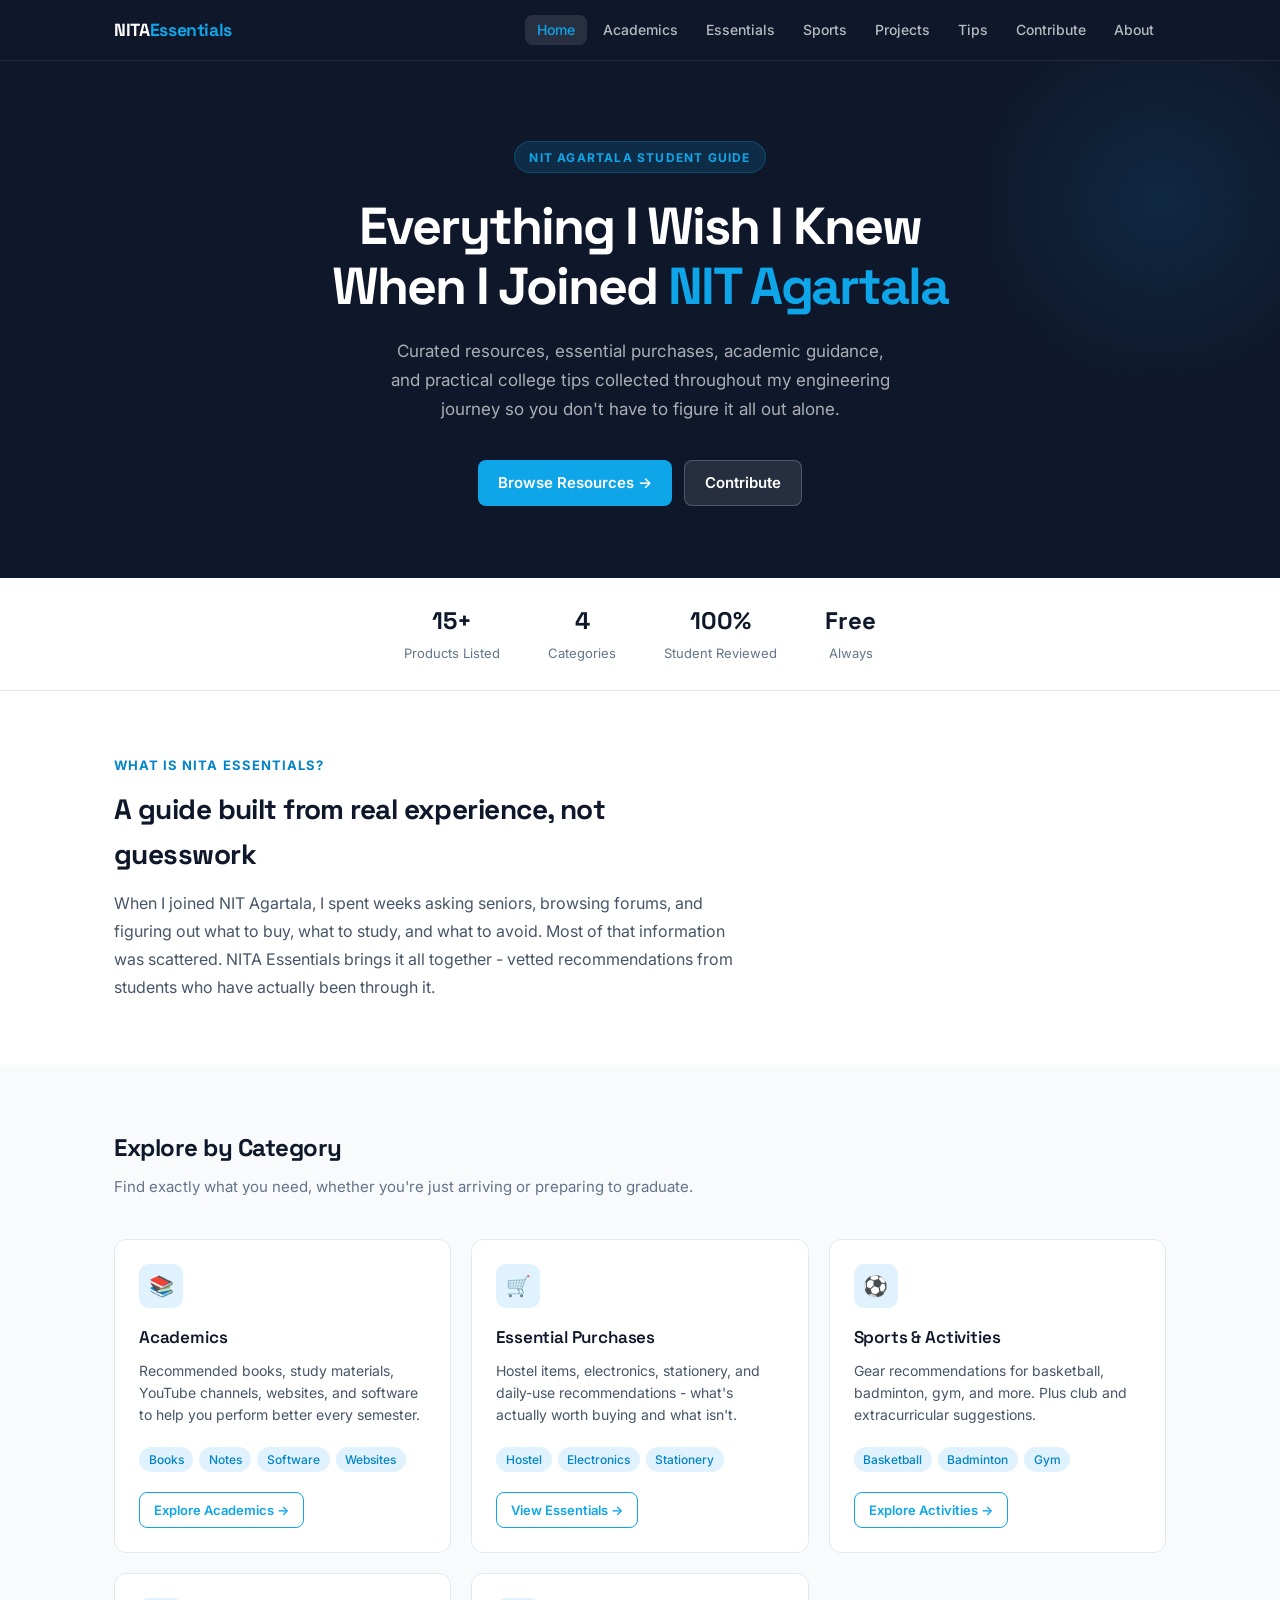
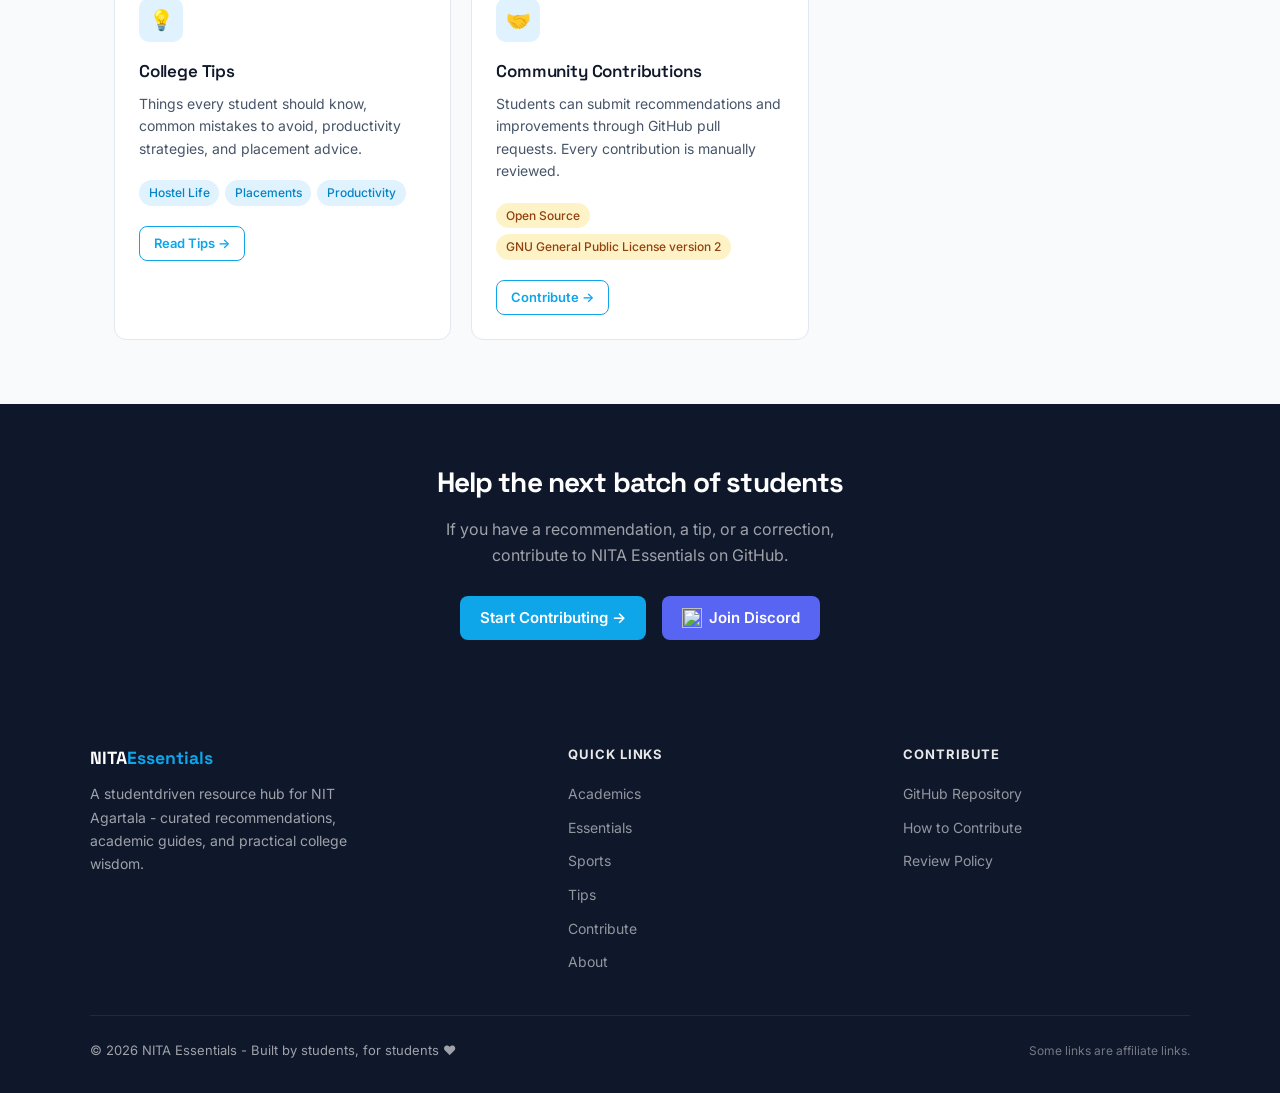
==== index.html @ 512861d0 "Added the proj.link to all the pages" ====
<!DOCTYPE html>
<html lang="en">
<head>
  <meta charset="UTF-8" />
  <meta name="viewport" content="width=device-width, initial-scale=1.0" />
  <title>NITA Essentials - Everything At One place</title>
  <meta name="description" content="Curated resources, essential purchases, academic guidance, and practical college tips for NIT Agartala students." />
  <!-- ICON For NITA-Essential -->
   <link rel="apple-touch-icon" sizes="180x180" href="./icon/apple-touch-icon.png">
    <link rel="icon" type="image/png" sizes="32x32" href="./icon/favicon-32x32.png">
    <link rel="icon" type="image/png" sizes="16x16" href="./icon/favicon-16x16.png">
    <link rel="manifest" href="./icon/site.webmanifest">

  <link rel="stylesheet" href="./css/styles.css" />

  <!-- Google tag (gtag.js) -->
    <script async src="https://www.googletagmanager.com/gtag/js?id=G-L8GYV0HE63"></script>
    <script>
      window.dataLayer = window.dataLayer || [];
      function gtag(){dataLayer.push(arguments);}
      gtag('js', new Date());

      gtag('config', 'G-L8GYV0HE63');
    </script>
    
</head>

<body>

<nav>
  <div class="nav-inner">
    <a href="index.html" class="nav-logo">NITA<span>Essentials</span></a>
    <button class="hamburger" id="hamburger" aria-label="Toggle menu">
      <span></span><span></span><span></span>
    </button>
    <ul class="nav-links" id="nav-links">
      <li><a href="index.html" class="active">Home</a></li>
      <li><a href="academics.html">Academics</a></li>
      <li><a href="essentials.html">Essentials</a></li>
      <li><a href="sports.html">Sports</a></li>
      <li><a href="projects.html">Projects</a></li>
      <li><a href="tips.html">Tips</a></li>
      <li><a href="contribute.html">Contribute</a></li>
      <li><a href="about.html">About</a></li>
    </ul>
  </div>
</nav>

<!-- HERO -->
<section class="hero">
  <div class="hero-inner">
    <div class="hero-eyebrow">NIT Agartala Student Guide</div>
    <h1>Everything I Wish I Knew When I Joined <span>NIT Agartala</span></h1>
    <p>Curated resources, essential purchases, academic guidance, and practical college tips collected throughout my engineering journey so you don't have to figure it all out alone.</p>
    <div class="hero-btns">
      <a href="academics.html#online-resources" class="btn btn-primary">Browse Resources →</a>
      <a href="contribute.html" class="btn btn-ghost">Contribute</a>
    </div>
  </div>
</section>

<!-- STATS -->
<div class="stats-bar">
  <div class="stats-inner">
    <div class="stat">
      <span class="stat-num">15+</span>
      <span class="stat-label">Products Listed</span>
    </div>
    <div class="stat">
      <span class="stat-num">4</span>
      <span class="stat-label">Categories</span>
    </div>
    <div class="stat">
      <span class="stat-num">100%</span>
      <span class="stat-label">Student Reviewed</span>
    </div>
    <div class="stat">
      <span class="stat-num">Free</span>
      <span class="stat-label">Always</span>
    </div>
  </div>
</div>

<!-- WHAT IS NITA Essential -->
<section class="section section-alt">
  <div class="container">
    <div style="max-width: 620px;">
      <p style="font-size:0.8125rem; font-weight:700; text-transform:uppercase; letter-spacing:0.08em; color:var(--teal-dark); margin-bottom:0.75rem;">What is NITA Essentials?</p>
      <h2 class="section-title" style="font-size:1.75rem;">A guide built from real experience, not guesswork</h2>
      <p style="color:var(--text-light); margin-top:0.75rem; line-height:1.75;">When I joined NIT Agartala, I spent weeks asking seniors, browsing forums, and figuring out what to buy, what to study, and what to avoid. Most of that information was scattered. NITA Essentials brings it all together - vetted recommendations from students who have actually been through it.</p>
    </div>
  </div>
</section>

<!-- 5 CATEGORY CARDS -->
<section class="section">
  <div class="container">
    <p class="section-title">Explore by Category</p>
    <p class="section-sub">Find exactly what you need, whether you're just arriving or preparing to graduate.</p>
    <div class="card-grid">

      <div class="card">
        <div class="card-icon">📚</div>
        <h3>Academics</h3>
        <p>Recommended books, study materials, YouTube channels, websites, and software to help you perform better every semester.</p>
        <div class="card-tags">
          <span class="tag">Books</span>
          <span class="tag">Notes</span>
          <span class="tag">Software</span>
          <span class="tag">Websites</span>
        </div>
        <a href="academics.html" class="btn btn-outline btn-sm">Explore Academics →</a>
      </div>

      <div class="card">
        <div class="card-icon">🛒</div>
        <h3>Essential Purchases</h3>
        <p>Hostel items, electronics, stationery, and daily-use recommendations - what's actually worth buying and what isn't.</p>
        <div class="card-tags">
          <span class="tag">Hostel</span>
          <span class="tag">Electronics</span>
          <span class="tag">Stationery</span>
        </div>
        <a href="essentials.html" class="btn btn-outline btn-sm">View Essentials →</a>
      </div>

      <div class="card">
        <div class="card-icon">⚽</div>
        <h3>Sports & Activities</h3>
        <p>Gear recommendations for basketball, badminton, gym, and more. Plus club and extracurricular suggestions.</p>
        <div class="card-tags">
          <span class="tag">Basketball</span>
          <span class="tag">Badminton</span>
          <span class="tag">Gym</span>
        </div>
        <a href="sports.html" class="btn btn-outline btn-sm">Explore Activities →</a>
      </div>

      <div class="card">
        <div class="card-icon">💡</div>
        <h3>College Tips</h3>
        <p>Things every student should know, common mistakes to avoid, productivity strategies, and placement advice.</p>
        <div class="card-tags">
          <span class="tag">Hostel Life</span>
          <span class="tag">Placements</span>
          <span class="tag">Productivity</span>
        </div>
        <a href="tips.html" class="btn btn-outline btn-sm">Read Tips →</a>
      </div>

      <div class="card">
        <div class="card-icon">🤝</div>
        <h3>Community Contributions</h3>
        <p>Students can submit recommendations and improvements through GitHub pull requests. Every contribution is manually reviewed.</p>
        <div class="card-tags">
          <span class="tag-amber tag">Open Source</span>
          <span class="tag-amber tag">GNU General Public License version 2</span>
        </div>
        <a href="contribute.html" class="btn btn-outline btn-sm">Contribute →</a>
      </div>

    </div>
  </div>
</section>

<!-- CTA BAND -->
<section style="background: var(--navy); padding: 3.5rem 1.5rem; text-align:center;">

  <div class="container">
    <h2 style="font-family:'Space Grotesk',sans-serif; color:white; font-size:1.75rem; font-weight:700; letter-spacing:-0.03em; margin-bottom:0.75rem;">Help the next batch of students</h2>

    <p style="color:rgba(255,255,255,0.6); margin-bottom:1.75rem; max-width:440px; margin-left:auto; margin-right:auto;">If you have a recommendation, a tip, or a correction, contribute to NITA Essentials on GitHub.</p>

    <div class="button-group">
      
      <!-- Contribute Button -->
      <a href="contribute.html" class="btn btn-primary">
        Start Contributing →
      </a>

      <!-- Discord Button -->
      <a href="https://discord.gg/NMSnqHDSG" target="_blank" class="btn btn-primary discord-btn"> 
        <img src="https://cdn.prod.website-files.com/6257adef93867e50d84d30e2/62fddf0fde45a8baedcc7ee5_847541504914fd33810e70a0ea73177e%20(2)-1.png" alt="" style="vertical-align:middle;"> 
        Join Discord 
      </a>

    </div>

  </div>
</section>

<footer>
  <div class="footer-inner">
    <div class="footer-brand">
      <h3>NITA<span>Essentials</span></h3>
      <p>A studentdriven resource hub for NIT Agartala - curated recommendations, academic guides, and practical college wisdom.</p>
    </div>
    <div class="footer-col">
      <h4>Quick Links</h4>
      <ul>
        <li><a href="academics.html">Academics</a></li>
        <li><a href="essentials.html">Essentials</a></li>
        <li><a href="sports.html">Sports</a></li>
        <li><a href="tips.html">Tips</a></li>
        <li><a href="contribute.html">Contribute</a></li>
        <li><a href="about.html">About</a></li>
      </ul>
    </div>
    <div class="footer-col">
      <h4>Contribute</h4>
      <ul>
        <li><a href="https://github.com/nita-essentials/nita-essentials.github.io" target="_blank">GitHub Repository</a></li>
        <li><a href="contribute.html">How to Contribute</a></li>
        <li><a href="contribute.html#policy">Review Policy</a></li>
      </ul>
    </div>
  </div>
  <div class="footer-bottom">
    <span>© 2026 NITA Essentials - Built by students, for students ❤️</span>
    <span style="font-size:0.75rem; opacity:0.7;">Some links are affiliate links.</span>
  </div>
</footer>

<script>
  const hamburger = document.getElementById('hamburger');
  const navLinks = document.getElementById('nav-links');
  hamburger.addEventListener('click', () => navLinks.classList.toggle('open'));
</script>

<script src="notices.js"></script>
</body>
</html>
---- css/styles.css ----
/* ===== NITA ESSENTIALS - Main Stylesheet ===== */
/* Design: Deep navy + electric teal + warm amber on off-white canvas */
/* Font stack: Space Grotesk display, Inter body */

@import url('https://fonts.googleapis.com/css2?family=Space+Grotesk:wght@400;500;600;700&family=Inter:wght@400;500;600&display=swap');

:root {
  --navy: #0f172a;
  --navy-mid: #1e293b;
  --teal: #0ea5e9;
  --teal-dark: #0284c7;
  --teal-light: #e0f2fe;
  --amber: #f59e0b;
  --amber-light: #fef3c7;
  --off-white: #f8fafc;
  --surface: #ffffff;
  --muted: #64748b;
  --border: #e2e8f0;
  --text: #0f172a;
  --text-light: #475569;
  --radius: 12px;
  --radius-sm: 8px;
  --shadow: 0 1px 3px rgba(0,0,0,0.07), 0 4px 12px rgba(0,0,0,0.06);
  --shadow-hover: 0 4px 12px rgba(14,165,233,0.15), 0 8px 24px rgba(0,0,0,0.1);
}

*, *::before, *::after { box-sizing: border-box; margin: 0; padding: 0; }

html { scroll-behavior: smooth; }

body {
  font-family: 'Inter', -apple-system, sans-serif;
  background: var(--off-white);
  color: var(--text);
  line-height: 1.6;
  font-size: 16px;
}

/* ===== NAVIGATION ===== */
nav {
  background: var(--navy);
  position: sticky;
  top: 0;
  z-index: 100;
  border-bottom: 1px solid rgba(255,255,255,0.08);
}

.nav-inner {
  max-width: 1100px;
  margin: 0 auto;
  padding: 0 1.5rem;
  display: flex;
  align-items: center;
  justify-content: space-between;
  height: 60px;
}

.nav-logo {
  font-family: 'Space Grotesk', sans-serif;
  font-weight: 700;
  font-size: 1.1rem;
  color: white;
  text-decoration: none;
  letter-spacing: -0.02em;
}

.nav-logo span { color: var(--teal); }

.nav-links {
  display: flex;
  gap: 0.25rem;
  list-style: none;
}

.nav-links a {
  color: rgba(255,255,255,0.7);
  text-decoration: none;
  padding: 0.4rem 0.75rem;
  border-radius: var(--radius-sm);
  font-size: 0.875rem;
  font-weight: 500;
  transition: all 0.15s;
}

.nav-links a:hover,
.nav-links a.active {
  color: white;
  background: rgba(255,255,255,0.1);
}

.nav-links a.active { color: var(--teal); }

.hamburger {
  display: none;
  flex-direction: column;
  gap: 5px;
  cursor: pointer;
  background: none;
  border: none;
  padding: 4px;
}

.hamburger span {
  display: block;
  width: 22px;
  height: 2px;
  background: white;
  border-radius: 2px;
  transition: all 0.25s;
}

/* ===== LAYOUT ===== */
.container {
  max-width: 1100px;
  margin: 0 auto;
  padding: 0 1.5rem;
}

.page-hero {
  background: var(--navy);
  padding: 3.5rem 1.5rem 3rem;
  text-align: center;
}

.page-hero h1 {
  font-family: 'Space Grotesk', sans-serif;
  font-size: clamp(1.75rem, 4vw, 2.5rem);
  font-weight: 700;
  color: white;
  letter-spacing: -0.03em;
  margin-bottom: 0.75rem;
}

.page-hero p {
  color: rgba(255,255,255,0.65);
  max-width: 520px;
  margin: 0 auto;
  font-size: 1.0625rem;
}

.section {
  padding: 4rem 1.5rem;
}

.section-alt { background: var(--surface); }

.section-title {
  font-family: 'Space Grotesk', sans-serif;
  font-size: 1.5rem;
  font-weight: 700;
  letter-spacing: -0.02em;
  margin-bottom: 0.5rem;
  color: var(--navy);
  /* below the one line code is for scroll positioning, so that the content doesn't overlaps */
  scroll-margin-top: 130px;
}

.section-sub {
  color: var(--muted);
  margin-bottom: 2.5rem;
  font-size: 0.9375rem;
}

/* ===== BUTTONS ===== */
.btn {
  display: inline-flex;
  align-items: center;
  gap: 0.4rem;
  padding: 0.625rem 1.25rem;
  border-radius: var(--radius-sm);
  font-weight: 600;
  font-size: 0.9375rem;
  text-decoration: none;
  transition: all 0.15s;
  cursor: pointer;
  border: none;
  font-family: inherit;
}

.btn-primary {
  background: var(--teal);
  color: white;
}

.btn-primary:hover {
  background: var(--teal-dark);
  transform: translateY(-1px);
  box-shadow: 0 4px 12px rgba(14,165,233,0.35);
}

.btn-outline {
  background: transparent;
  color: var(--teal);
  border: 1.5px solid var(--teal);
}

.btn-outline:hover {
  background: var(--teal-light);
}

.btn-ghost {
  background: rgba(255,255,255,0.1);
  color: white;
  border: 1.5px solid rgba(255,255,255,0.2);
}

.btn-ghost:hover {
  background: rgba(255,255,255,0.18);
}

.btn-sm {
  padding: 0.4rem 0.875rem;
  font-size: 0.8125rem;
}

/* code for the discord and start contri button in the academics tab */
.button-group{
    display:flex;
    justify-content:center;
    align-items:center;
    gap:1rem;
    flex-wrap:wrap;
}

.discord-btn{
  background:#5865F2;
}

.discord-btn:hover{
  background:#ffffff;
  color: #5865F2;
}

.discord-btn img{
    width:20px;
    height:20px;
    object-fit:contain;
}

/* for youtube button */
.yt-btn {
  border-color: rgb(255, 0, 0); 
  color: red; margin-right: 2rem;
}

.yt-btn:hover {
  background: #dc4a4a;
  color: #ffffff;
}

/*Back to Top Button */
#backToTopBtn {
  position: fixed;
  right: 24px;
  bottom: 24px;

  width: 52px;
  height: 52px;

  display: flex;
  justify-content: center;
  align-items: center;

  border-radius: 50%;
  border: 1px solid rgba(255, 255, 255, 0.18);

  background: rgba(36, 127, 224, 0.786);
  border: 1px solid rgba(14, 165, 233, 0.25);
  backdrop-filter: blur(14px) saturate(180%);
  -webkit-backdrop-filter: blur(14px) saturate(180%);

  color: #ffffff;
  font-size: 22px;
  font-weight: 700;

  cursor: pointer;

  box-shadow:
    0 8px 30px rgba(0, 0, 0, 0.12),
    inset 0 1px 1px rgba(255, 255, 255, 0.3);

  opacity: 0;
  visibility: hidden;
  transform: translateY(15px);

  transition: all 0.3s ease;

  z-index: 9999;
}


#backToTopBtn:hover {
  transform: translateY(-4px) scale(1.05);
  background: rgba(255, 255, 255, 0.25);
  color: #1d4ed8;

  box-shadow:
    0 12px 35px rgba(37, 99, 235, 0.22),
    inset 0 1px 2px rgba(255, 255, 255, 0.35);
}


#backToTopBtn.show {
  opacity: 1;
  visibility: visible;
  transform: translateY(0);
}

#backToTopBtn:active {
  transform: scale(0.95);
}

html {
  scroll-behavior: smooth;
}
/* ===== CARDS ===== */
.card-grid {
  display: grid;
  grid-template-columns: repeat(auto-fill, minmax(300px, 1fr));
  gap: 1.25rem;
}

.card {
  background: var(--surface);
  border: 1px solid var(--border);
  border-radius: var(--radius);
  padding: 1.5rem;
  transition: all 0.2s;
}

.card:hover {
  border-color: var(--teal);
  box-shadow: var(--shadow-hover);
  transform: translateY(-2px);
}

.card-icon {
  width: 44px;
  height: 44px;
  background: var(--teal-light);
  border-radius: 10px;
  display: flex;
  align-items: center;
  justify-content: center;
  font-size: 1.25rem;
  margin-bottom: 1rem;
}

.card h3 {
  font-family: 'Space Grotesk', sans-serif;
  font-size: 1.0625rem;
  font-weight: 600;
  margin-bottom: 0.5rem;
  letter-spacing: -0.01em;
}

.card p {
  color: var(--text-light);
  font-size: 0.875rem;
  line-height: 1.6;
  margin-bottom: 1.25rem;
}

.card-tags {
  display: flex;
  flex-wrap: wrap;
  gap: 0.375rem;
  margin-bottom: 1.25rem;
}

.tag {
  font-size: 0.75rem;
  font-weight: 500;
  padding: 0.2rem 0.6rem;
  border-radius: 999px;
  background: var(--teal-light);
  color: var(--teal-dark);
}

.tag-amber {
  background: var(--amber-light);
  color: #92400e;
}

/* ===== PRODUCT CARDS ===== */
.product-grid {
  display: grid;
  grid-template-columns: repeat(auto-fill, minmax(260px, 1fr));
  gap: 1.25rem;
}

.product-card {
  background: var(--surface);
  border: 1px solid var(--border);
  border-radius: var(--radius);
  overflow: hidden;
  transition: all 0.2s;
  display: flex;
  flex-direction: column;
}

.product-card:hover {
  border-color: var(--teal);
  box-shadow: var(--shadow-hover);
  transform: translateY(-2px);
}

.product-img {
  width: 100%;
  height: 200px;
  object-fit: contain;
  background: #f1f5f9;
  padding: 1rem;
}

.product-img-placeholder {
  width: 100%;
  height: 200px;
  background: linear-gradient(135deg, #e2e8f0, #cbd5e1);
  display: flex;
  align-items: center;
  justify-content: center;
  font-size: 2.5rem;
}

.product-body {
  padding: 1.25rem;
  flex: 1;
  display: flex;
  flex-direction: column;
}

.product-cat {
  font-size: 0.75rem;
  font-weight: 600;
  text-transform: uppercase;
  letter-spacing: 0.05em;
  color: var(--teal-dark);
  margin-bottom: 0.4rem;
}

.product-name {
  font-family: 'Space Grotesk', sans-serif;
  font-size: 1rem;
  font-weight: 600;
  letter-spacing: -0.01em;
  margin-bottom: 0.625rem;
  color: var(--navy);
  line-height: 1.4;
}

.product-desc {
  font-size: 0.8125rem;
  color: var(--text-light);
  line-height: 1.55;
  margin-bottom: 1rem;
  flex: 1;
}

.product-footer {
  display: flex;
  align-items: center;
  justify-content: space-between;
  gap: 0.5rem;
  margin-top: auto;
}

/* ===== TIPS ===== */
.tips-grid {
  display: grid;
  grid-template-columns: repeat(auto-fill, minmax(280px, 1fr));
  gap: 1rem;
}

.tip-card {
  background: var(--surface);
  border: 1px solid var(--border);
  border-radius: var(--radius);
  padding: 1.25rem 1.25rem 1.25rem 1.5rem;
  border-left: 3px solid var(--teal);
  transition: all 0.15s;
}

.tip-card:hover {
  box-shadow: var(--shadow);
  border-left-color: var(--amber);
}

.tip-category {
  font-size: 0.7rem;
  font-weight: 700;
  text-transform: uppercase;
  letter-spacing: 0.06em;
  color: var(--muted);
  margin-bottom: 0.35rem;
}

.tip-card p {
  font-size: 0.9375rem;
  color: var(--text);
  line-height: 1.55;
}

/* ===== Buy and sell btn ===== */

.whatsapp-btn {
    display: inline-flex;
    align-items: center;
    gap: 8px;
    
    border-color: #25D366 !important;
    border-width: 1.5px !important;
    
}

.whatsapp-icon {
    width: 20px;
    height: 20px;
}

.whatsapp-btn:hover {
    background-color: #4AE07D !important;
    border-color: #4AE07D !important;
    color: white !important;
}
.whatsapp-btn span {
    color:   #25D366 !important;
}

.whatsapp-btn:hover span {
    color: white !important;
}



/* ===== ACCORDION ===== */
.accordion-item {
  border: 1px solid var(--border);
  border-radius: var(--radius-sm);
  margin-bottom: 0.5rem;
  overflow: hidden;
}

.accordion-header {
  width: 100%;
  background: var(--surface);
  border: none;
  padding: 1rem 1.25rem;
  text-align: left;
  font-family: 'Space Grotesk', sans-serif;
  font-size: 1rem;
  font-weight: 600;
  color: var(--navy);
  cursor: pointer;
  display: flex;
  justify-content: space-between;
  align-items: center;
  transition: background 0.15s;
}

.accordion-header:hover { background: #f8fafc; }

.accordion-header.open { background: var(--teal-light); color: var(--teal-dark); }

.accordion-icon {
  font-size: 1.25rem;
  transition: transform 0.2s;
  flex-shrink: 0;
}

.accordion-header.open .accordion-icon { transform: rotate(45deg); }

.accordion-body {
  display: none;
  padding: 0 1.25rem 1.25rem;
  background: var(--surface);
}

.accordion-body.open { display: block; }

/* ===== CATEGORY FILTER ===== */
.filter-bar {
  display: flex;
  flex-wrap: wrap;
  gap: 0.5rem;
  margin-bottom: 2rem;
}

.filter-btn {
  padding: 0.4rem 1rem;
  border-radius: 999px;
  border: 1.5px solid var(--border);
  background: var(--surface);
  color: var(--muted);
  font-size: 0.875rem;
  font-weight: 500;
  cursor: pointer;
  transition: all 0.15s;
  font-family: inherit;
}

.filter-btn:hover,
.filter-btn.active {
  border-color: var(--teal);
  color: var(--teal-dark);
  background: var(--teal-light);
}

/* ===== HERO (index) ===== */
.hero {
  background: var(--navy);
  padding: 5rem 1.5rem 4.5rem;
  position: relative;
  overflow: hidden;
}

.hero::before {
  content: '';
  position: absolute;
  top: -60px;
  right: -80px;
  width: 400px;
  height: 400px;
  background: radial-gradient(circle, rgba(14,165,233,0.12) 0%, transparent 70%);
  pointer-events: none;
}

.hero-inner {
  max-width: 680px;
  margin: 0 auto;
  text-align: center;
  position: relative;
}

.hero-eyebrow {
  display: inline-block;
  background: rgba(14,165,233,0.15);
  color: var(--teal);
  font-size: 0.75rem;
  font-weight: 700;
  text-transform: uppercase;
  letter-spacing: 0.1em;
  padding: 0.35rem 0.875rem;
  border-radius: 999px;
  margin-bottom: 1.5rem;
  border: 1px solid rgba(14,165,233,0.25);
}

.hero h1 {
  font-family: 'Space Grotesk', sans-serif;
  font-size: clamp(2rem, 5vw, 3.25rem);
  font-weight: 700;
  color: white;
  letter-spacing: -0.04em;
  line-height: 1.15;
  margin-bottom: 1.25rem;
}

.hero h1 span { color: var(--teal); }

.hero p {
  color: rgba(255,255,255,0.65);
  font-size: 1.0625rem;
  max-width: 520px;
  margin: 0 auto 2.25rem;
  line-height: 1.7;
}

.hero-btns {
  display: flex;
  gap: 0.75rem;
  justify-content: center;
  flex-wrap: wrap;
}

/* ===== STATS BAR ===== */
.stats-bar {
  background: var(--surface);
  border-bottom: 1px solid var(--border);
  padding: 1.5rem;
}

.stats-inner {
  max-width: 1100px;
  margin: 0 auto;
  display: flex;
  justify-content: center;
  gap: 3rem;
  flex-wrap: wrap;
}

.stat {
  text-align: center;
}

.stat-num {
  font-family: 'Space Grotesk', sans-serif;
  font-size: 1.5rem;
  font-weight: 700;
  color: var(--navy);
  display: block;
}

.stat-label {
  font-size: 0.8125rem;
  color: var(--muted);
}

/* ===== FOOTER ===== */
footer {
  background: var(--navy);
  color: rgba(255,255,255,0.6);
  padding: 3rem 1.5rem 2rem;
}

.footer-inner {
  max-width: 1100px;
  margin: 0 auto;
  display: grid;
  grid-template-columns: 1.5fr 1fr 1fr;
  gap: 3rem;
}

.footer-brand h3 {
  font-family: 'Space Grotesk', sans-serif;
  font-size: 1.1rem;
  font-weight: 700;
  color: white;
  margin-bottom: 0.625rem;
}

.footer-brand h3 span { color: var(--teal); }

.footer-brand p {
  font-size: 0.875rem;
  line-height: 1.65;
  max-width: 280px;
}

.footer-col h4 {
  font-size: 0.8125rem;
  font-weight: 700;
  text-transform: uppercase;
  letter-spacing: 0.07em;
  color: rgba(255,255,255,0.9);
  margin-bottom: 1rem;
}

.footer-col ul {
  list-style: none;
  display: flex;
  flex-direction: column;
  gap: 0.5rem;
}

.footer-col a {
  color: rgba(255,255,255,0.55);
  text-decoration: none;
  font-size: 0.875rem;
  transition: color 0.15s;
}

.footer-col a:hover { color: var(--teal); }

.footer-bottom {
  max-width: 1100px;
  margin: 2.5rem auto 0;
  padding-top: 1.5rem;
  border-top: 1px solid rgba(255,255,255,0.08);
  font-size: 0.8125rem;
  display: flex;
  justify-content: space-between;
  align-items: center;
  flex-wrap: wrap;
  gap: 0.5rem;
}

/* ===== CONTRIBUTE PAGE ===== */
.steps-list {
  display: flex;
  flex-direction: column;
  gap: 1.25rem;
  counter-reset: steps;
}

.step-item {
  display: flex;
  gap: 1.25rem;
  align-items: flex-start;
}

.step-num {
  width: 36px;
  height: 36px;
  border-radius: 50%;
  background: var(--teal);
  color: white;
  font-weight: 700;
  font-size: 0.875rem;
  display: flex;
  align-items: center;
  justify-content: center;
  flex-shrink: 0;
  margin-top: 2px;
}

.step-text h4 {
  font-weight: 600;
  margin-bottom: 0.25rem;
  font-size: 0.9375rem;
}

.step-text p {
  font-size: 0.875rem;
  color: var(--text-light);
}

/* ===== NOTICE BOX ===== */
.notice {
  background: var(--amber-light);
  border: 1px solid #fcd34d;
  border-radius: var(--radius-sm);
  padding: 1rem 1.25rem;
  font-size: 0.875rem;
  color: #78350f;
  display: flex;
  gap: 0.625rem;
  align-items: flex-start;
  grid-column: 1 / -1;
}

/* ===== MOBILE ===== */
@media (max-width: 768px) {
  .nav-links {
    display: none;
    position: absolute;
    top: 60px;
    left: 0;
    right: 0;
    background: var(--navy-mid);
    flex-direction: column;
    padding: 1rem;
    border-bottom: 1px solid rgba(255,255,255,0.1);
    gap: 0.25rem;
  }

  .nav-links.open { display: flex; }

  .hamburger { display: flex; }

  .footer-inner {
    grid-template-columns: 1fr;
    gap: 2rem;
  }

  .stats-inner { gap: 1.5rem; }

  /* Nav Of the Acedemic section */
  #academics-nav .filter-bar {
    flex-wrap: nowrap;
    overflow-x: auto;
    -webkit-overflow-scrolling: touch;
    scrollbar-width: none;
    padding-bottom: 2px;
  }

  #academics-nav .filter-bar::-webkit-scrollbar {
    display: none;
  }
}

@media (max-width: 480px) {
  .hero { padding: 3.5rem 1rem 3rem; }
  .section { padding: 2.5rem 1rem; }
  .page-hero { padding: 2.5rem 1rem 2rem; }
  .product-grid, .card-grid, .tips-grid {
    grid-template-columns: 1fr;
  }

  /* Amazon-styled listing for mobile */
  .product-grid {
    grid-template-columns: 1fr;
    gap: 0;
  }
  .product-card {
    flex-direction: row;
    border-radius: 0;
    border-left: none;
    border-right: none;
    border-top: 1px solid var(--border);;
    border-bottom: 1px solid var(--border);
    transform: none !important;
  }
  .product-card:hover{
    transform: none;
    box-shadow: none;
  }
  .product-img {
    width: 120px;
    min-width: 120px;
    height: 120px;
    padding: 0.625rem;
    object-fit: contain;
    border-radius: var(--radius-sm);
  }
  .product-img-placeholder {
    width: 120px;
    min-width: 120px;
    height: 120px;
    font-size: 1.75rem;
    flex-shrink: 0;
  }
  .product-body {
    padding: 0.75rem 0.875rem;
    justify-content: space-between;
  }
  .product-cat {
    font-size: 0.6875rem;
    margin-bottom: 0.25rem;
  }
  .product-name {
    font-size: 0.875rem;
    margin-bottom: 0.375rem;
    line-height: 1.35;
  }
  .product-desc {
    font-size: 0.75rem;
    line-height: 1.45;
    margin-bottom: 0.625rem;
    /* Limit to 3 lines on mobile to keep cards compact */
    /* display: -webkit-box;
    -webkit-line-clamp: 3;
    -webkit-box-orient: vertical; */
    overflow: hidden;
  }
  .product-footer {
    flex-direction: column;
    align-items: flex-start;
    gap: 0.375rem;
  }
  .product-footer .btn {
    font-size: 0.75rem;
    padding: 0.35rem 0.75rem;
    width: 100%;
    justify-content: center;
  }
}
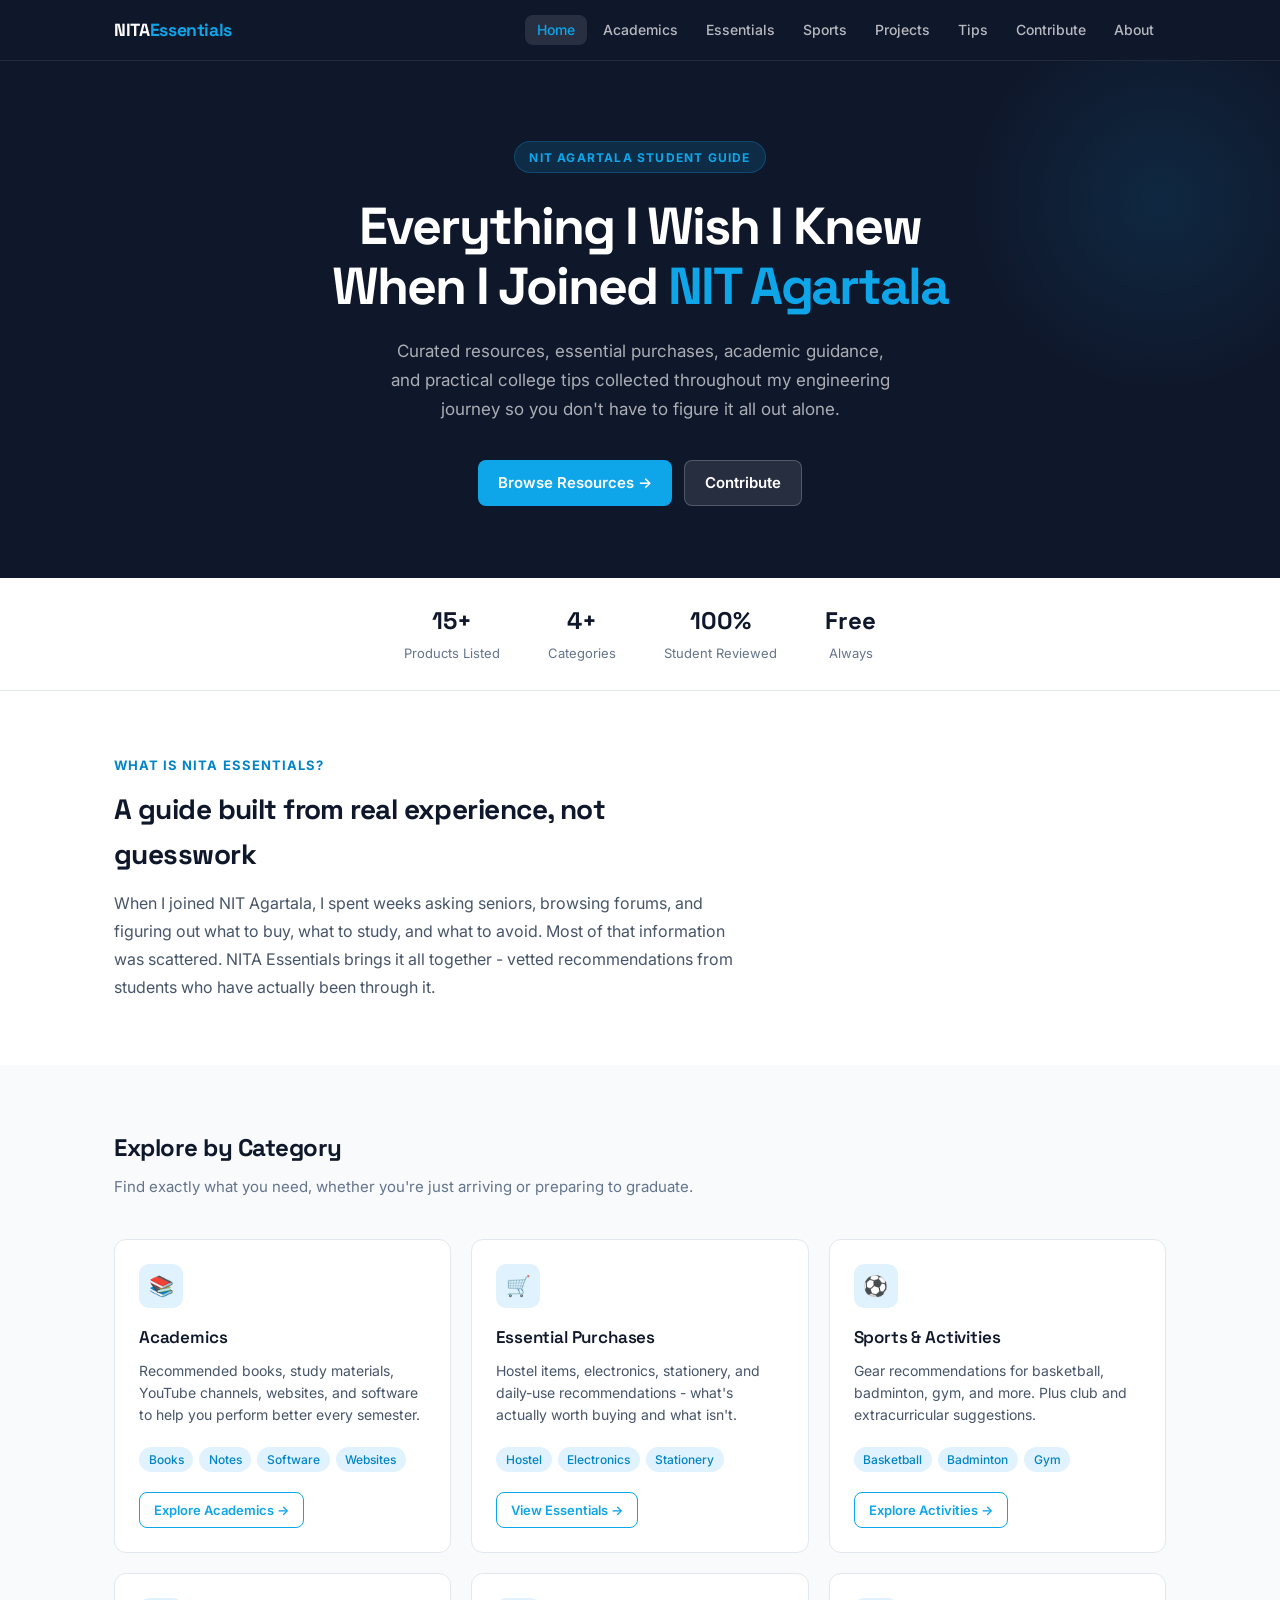
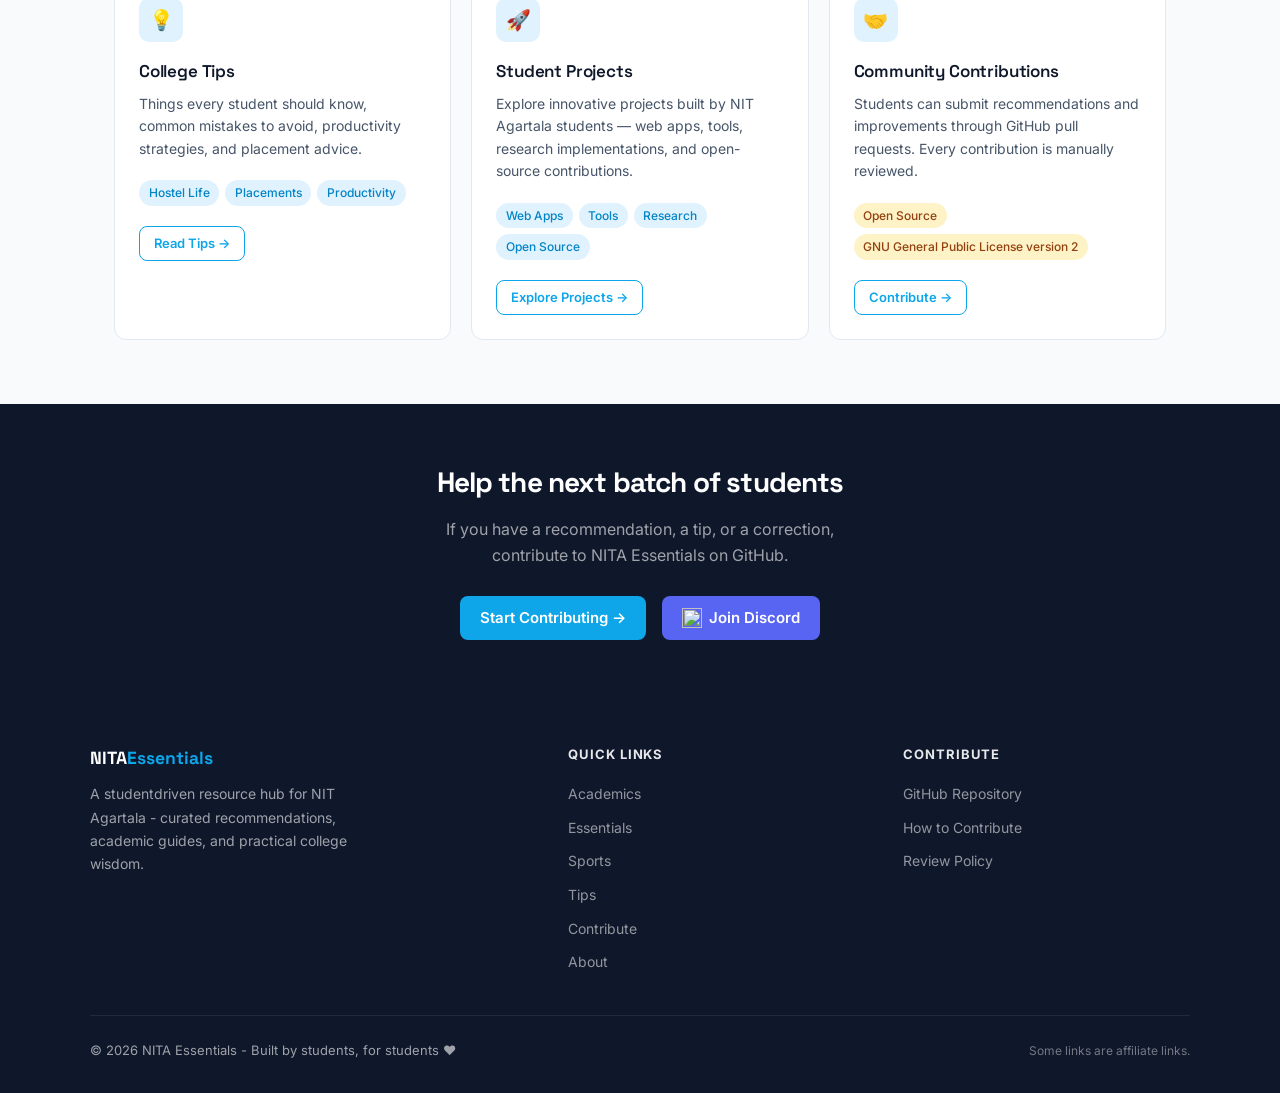
==== commit fb8f601a: "Merge branch 'main' into alif-fetures-check" ====
--- a/index.html
+++ b/index.html
@@ -67,7 +67,7 @@
       <span class="stat-label">Products Listed</span>
     </div>
     <div class="stat">
-      <span class="stat-num">4</span>
+      <span class="stat-num">4+</span>
       <span class="stat-label">Categories</span>
     </div>
     <div class="stat">
@@ -146,6 +146,19 @@
           <span class="tag">Productivity</span>
         </div>
         <a href="tips.html" class="btn btn-outline btn-sm">Read Tips →</a>
+      </div>
+
+      <div class="card">
+        <div class="card-icon">🚀</div>
+          <h3>Student Projects</h3>
+            <p>Explore innovative projects built by NIT Agartala students — web apps, tools, research implementations, and open-source contributions.</p>
+          <div class="card-tags">
+            <span class="tag">Web Apps</span>
+            <span class="tag">Tools</span>
+            <span class="tag">Research</span>
+            <span class="tag">Open Source</span>
+          </div>
+        <a href="projects.html" class="btn btn-outline btn-sm">Explore Projects →</a>
       </div>
 
       <div class="card">
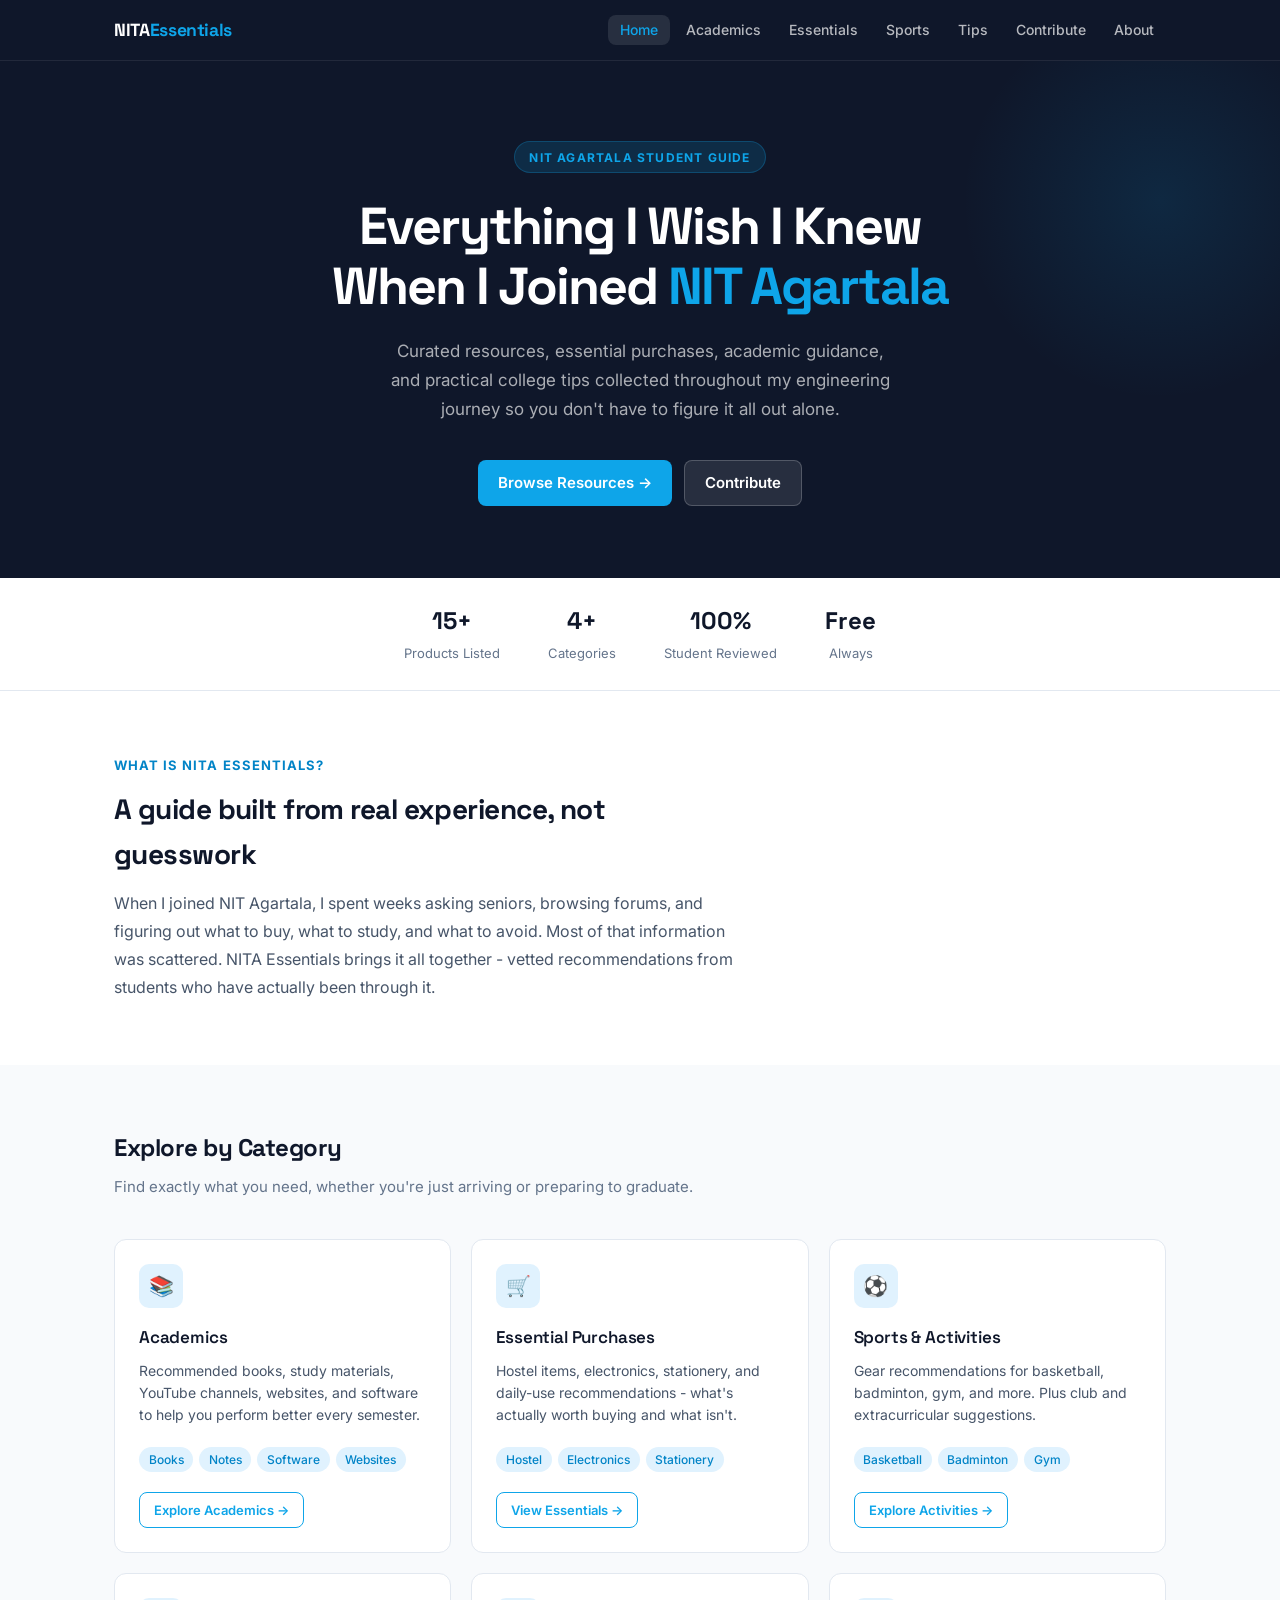
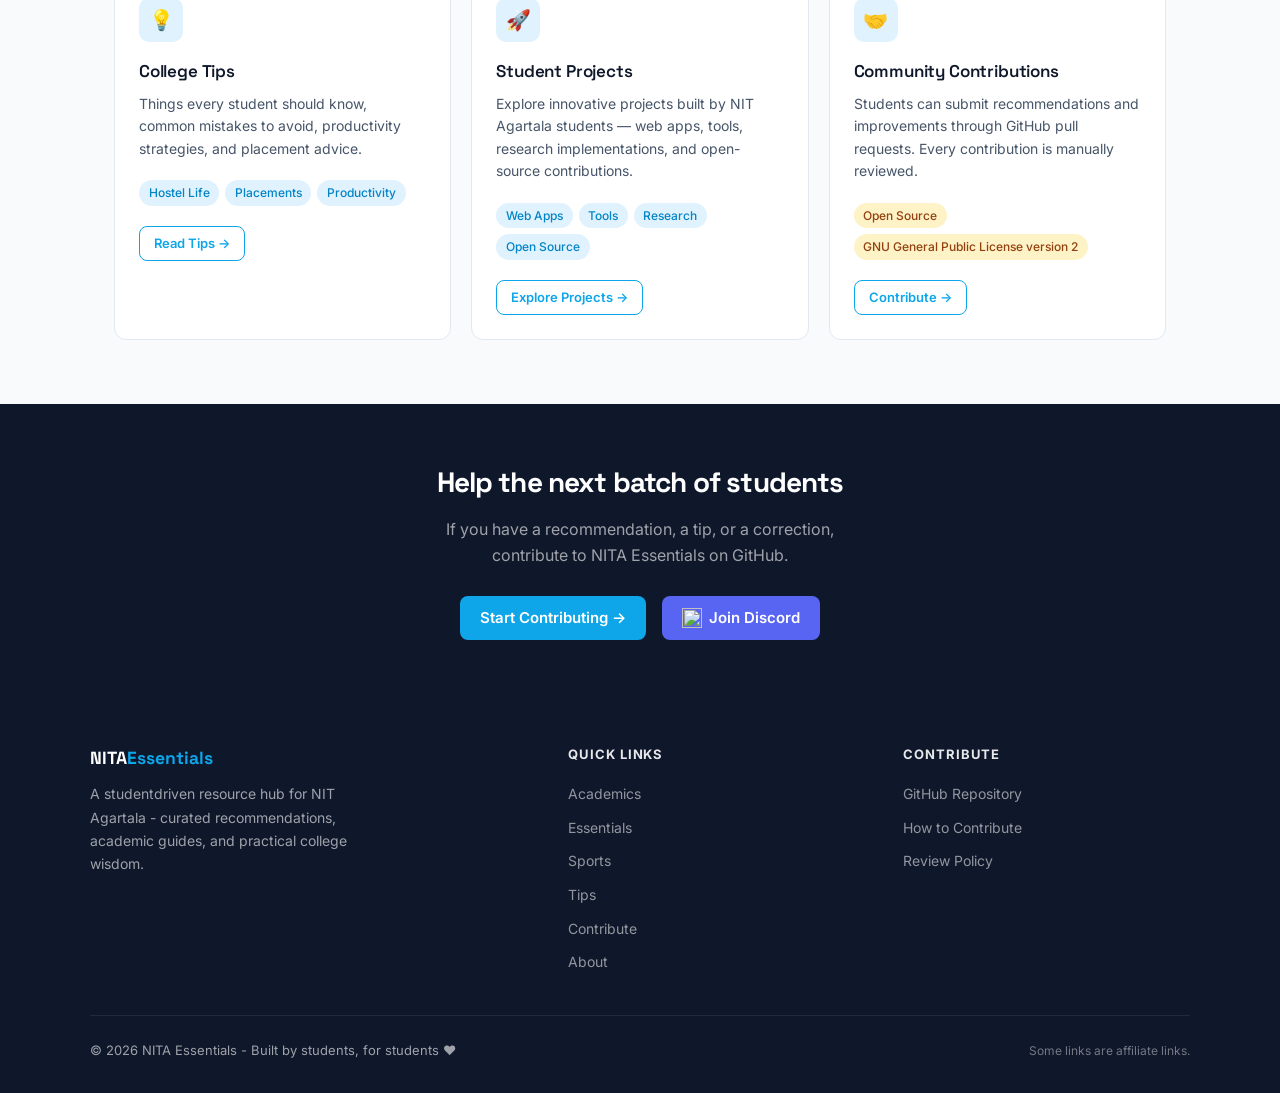
==== commit de83e63c: "Merge pull request #48 from alif2606/main Removed about page link and added project card" ====
--- a/index.html
+++ b/index.html
@@ -38,7 +38,6 @@
       <li><a href="academics.html">Academics</a></li>
       <li><a href="essentials.html">Essentials</a></li>
       <li><a href="sports.html">Sports</a></li>
-      <li><a href="projects.html">Projects</a></li>
       <li><a href="tips.html">Tips</a></li>
       <li><a href="contribute.html">Contribute</a></li>
       <li><a href="about.html">About</a></li>
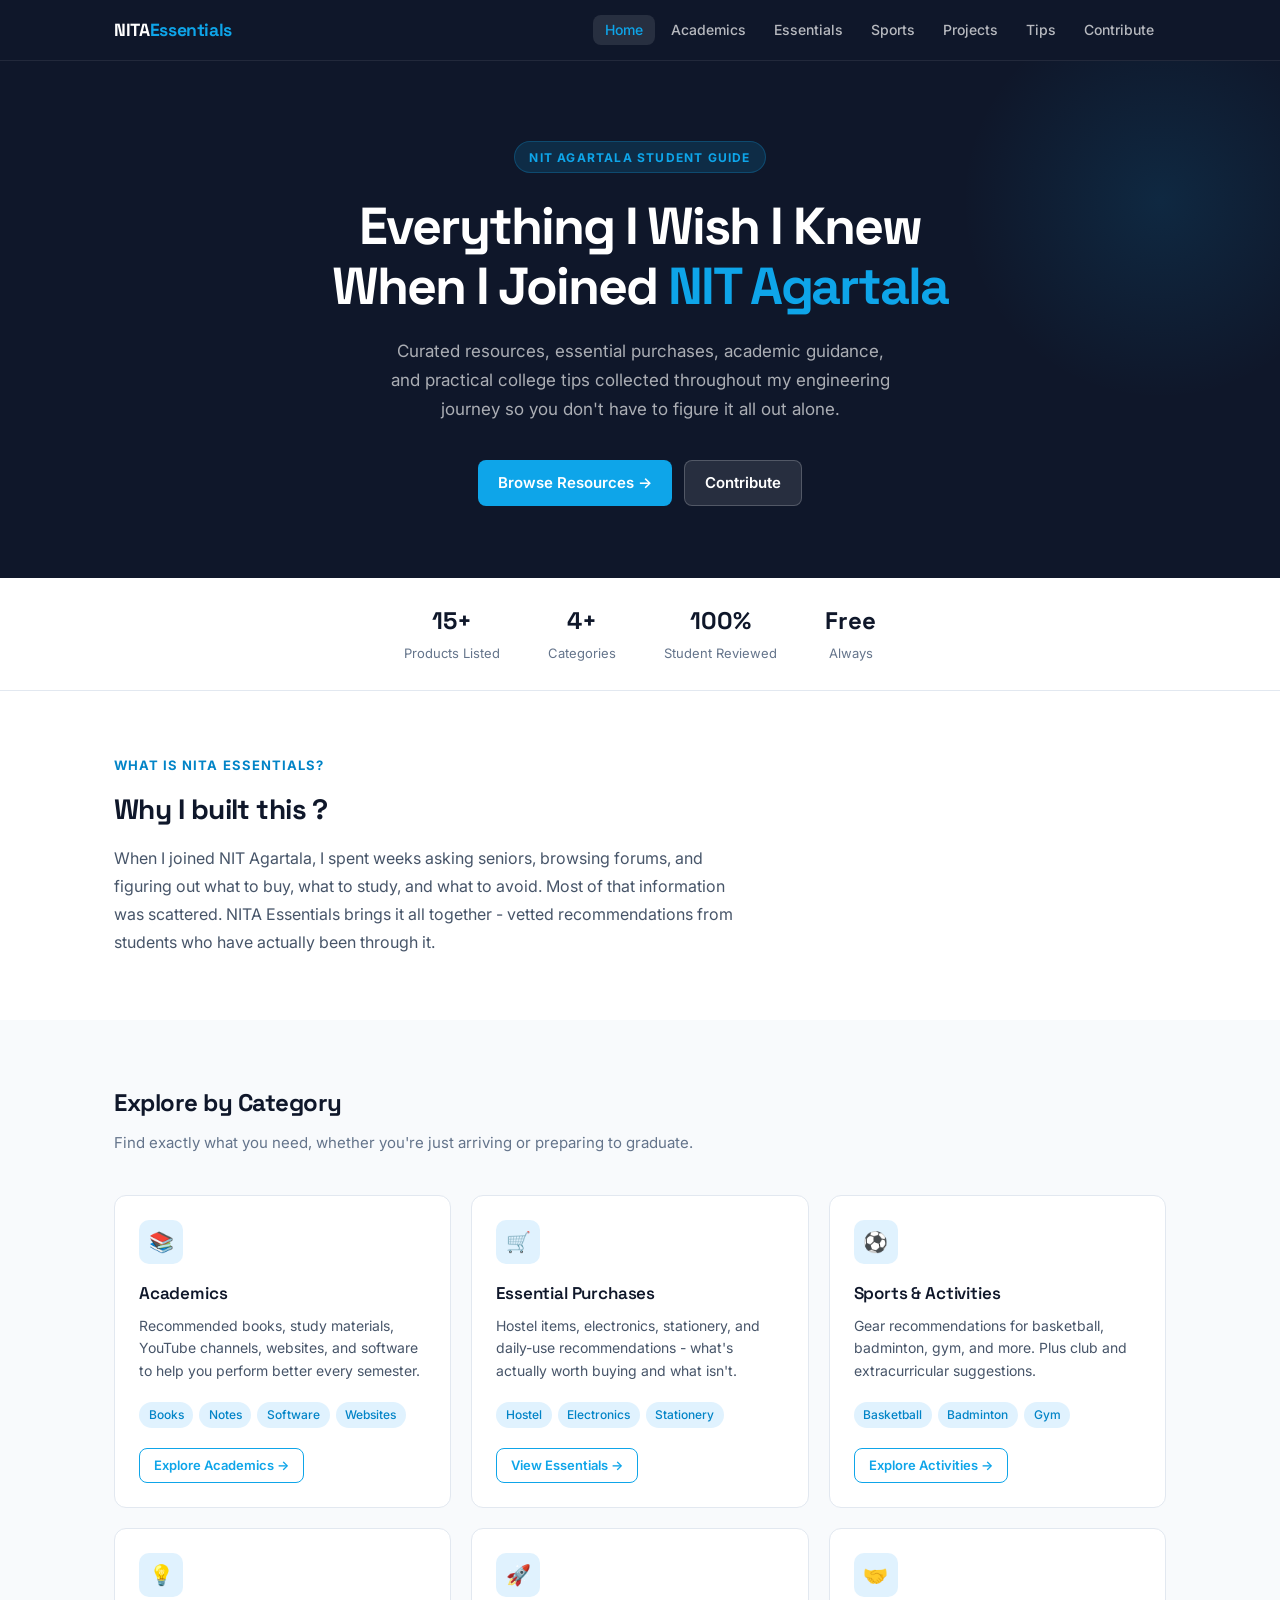
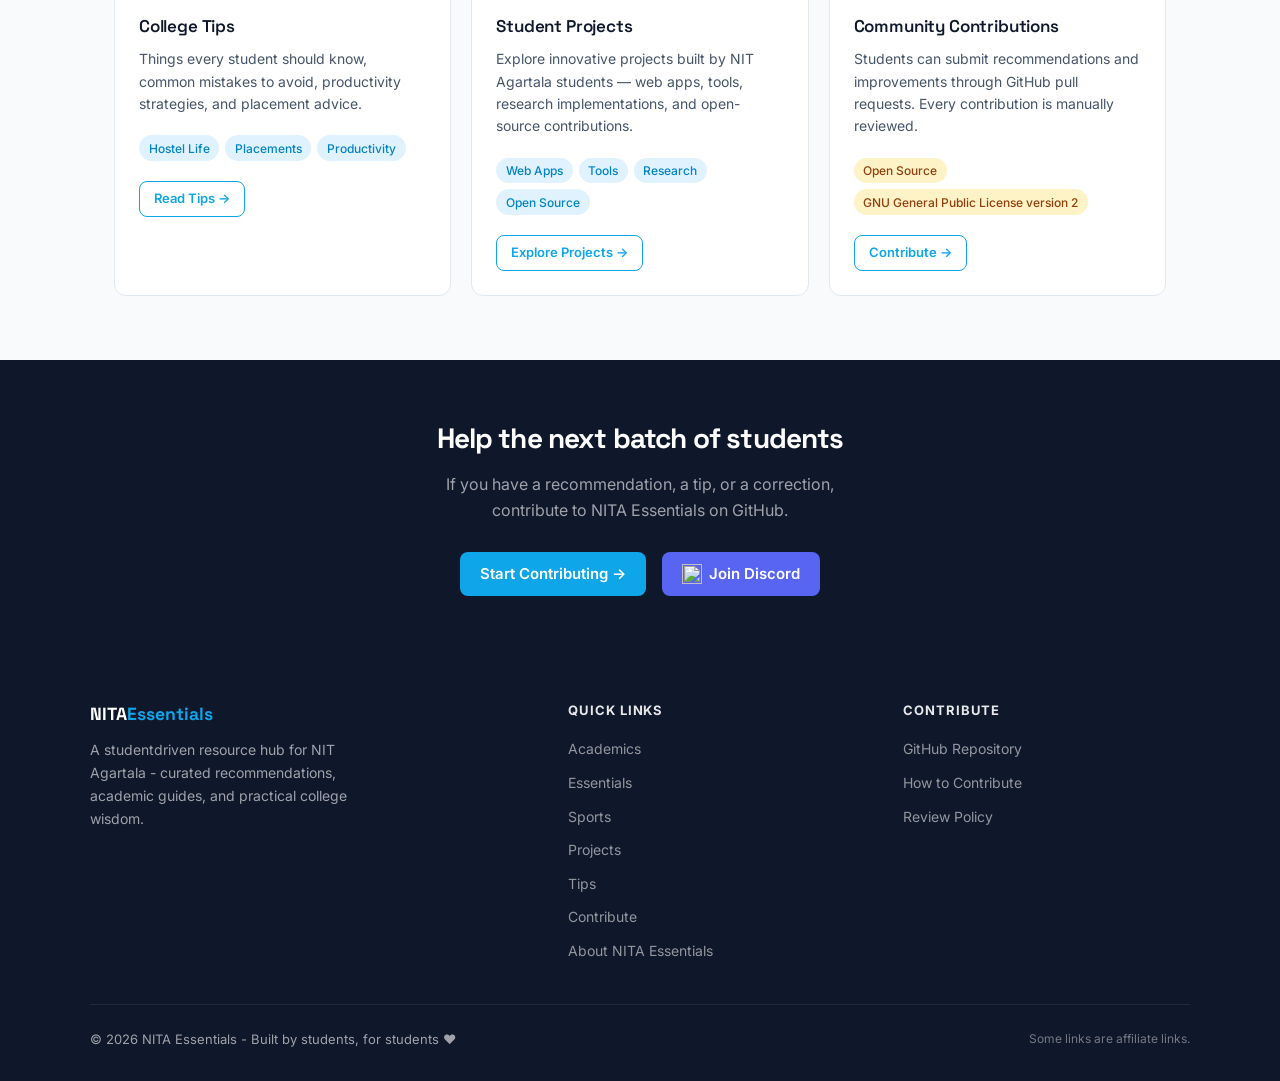
==== commit 6948ac53: "Readme update" ====
--- a/index.html
+++ b/index.html
@@ -36,11 +36,11 @@
     <ul class="nav-links" id="nav-links">
       <li><a href="index.html" class="active">Home</a></li>
       <li><a href="academics.html">Academics</a></li>
-      <li><a href="essentials.html">Essentials</a></li>
+      <li><a href="essentials.html#online-resources">Essentials</a></li>
       <li><a href="sports.html">Sports</a></li>
+      <li><a href="projects.html#all-projects">Projects</a></li>
       <li><a href="tips.html">Tips</a></li>
       <li><a href="contribute.html">Contribute</a></li>
-      <li><a href="about.html">About</a></li>
     </ul>
   </div>
 </nav>
@@ -53,7 +53,7 @@
     <p>Curated resources, essential purchases, academic guidance, and practical college tips collected throughout my engineering journey so you don't have to figure it all out alone.</p>
     <div class="hero-btns">
       <a href="academics.html#online-resources" class="btn btn-primary">Browse Resources →</a>
-      <a href="contribute.html" class="btn btn-ghost">Contribute</a>
+      <a href="contribute.html#ways-to-contribute" class="btn btn-ghost">Contribute</a>
     </div>
   </div>
 </section>
@@ -85,7 +85,7 @@
   <div class="container">
     <div style="max-width: 620px;">
       <p style="font-size:0.8125rem; font-weight:700; text-transform:uppercase; letter-spacing:0.08em; color:var(--teal-dark); margin-bottom:0.75rem;">What is NITA Essentials?</p>
-      <h2 class="section-title" style="font-size:1.75rem;">A guide built from real experience, not guesswork</h2>
+      <h2 class="section-title" style="font-size:1.75rem;">Why I built this ?</h2>
       <p style="color:var(--text-light); margin-top:0.75rem; line-height:1.75;">When I joined NIT Agartala, I spent weeks asking seniors, browsing forums, and figuring out what to buy, what to study, and what to avoid. Most of that information was scattered. NITA Essentials brings it all together - vetted recommendations from students who have actually been through it.</p>
     </div>
   </div>
@@ -168,7 +168,7 @@
           <span class="tag-amber tag">Open Source</span>
           <span class="tag-amber tag">GNU General Public License version 2</span>
         </div>
-        <a href="contribute.html" class="btn btn-outline btn-sm">Contribute →</a>
+        <a href="contribute.html#ways-to-contribute" class="btn btn-outline btn-sm">Contribute →</a>
       </div>
 
     </div>
@@ -213,16 +213,17 @@
         <li><a href="academics.html">Academics</a></li>
         <li><a href="essentials.html">Essentials</a></li>
         <li><a href="sports.html">Sports</a></li>
+        <li><a href="projects.html">Projects</a></li>  
         <li><a href="tips.html">Tips</a></li>
         <li><a href="contribute.html">Contribute</a></li>
-        <li><a href="about.html">About</a></li>
+        <li><a href="about.html" target="_blank">About NITA Essentials</a></li>
       </ul>
     </div>
     <div class="footer-col">
       <h4>Contribute</h4>
       <ul>
         <li><a href="https://github.com/nita-essentials/nita-essentials.github.io" target="_blank">GitHub Repository</a></li>
-        <li><a href="contribute.html">How to Contribute</a></li>
+        <li><a href="contribute.html#how-to-contribute">How to Contribute</a></li>
         <li><a href="contribute.html#policy">Review Policy</a></li>
       </ul>
     </div>
--- a/css/styles.css
+++ b/css/styles.css
@@ -945,3 +945,167 @@
     justify-content: center;
   }
 }
+
+
+/* ===== PROJECTS PAGE ===== */
+
+/* Notice spacing utilities */
+.notice-mb {
+  margin-bottom: 2.5rem;
+}
+
+.notice-mt {
+  margin-top: 3rem;
+}
+
+.notice-link {
+  color: inherit;
+  font-weight: 600;
+}
+
+/* Filter bar spacing */
+.filter-mb {
+  margin-bottom: 2.5rem;
+}
+
+/* Project item layout */
+.project-full {
+  grid-column: 1 / -1;
+}
+
+/* Project card container */
+.project-card {
+  background: var(--surface);
+  border: 1px solid var(--border);
+  border-radius: var(--radius);
+  padding: 2rem;
+  border-left: 4px solid var(--teal);
+}
+
+/* Project header section */
+.project-header {
+  display: flex;
+  align-items: flex-start;
+  justify-content: space-between;
+  flex-wrap: wrap;
+  gap: 1rem;
+  margin-bottom: 1.25rem;
+}
+
+/* Project category wrapper */
+.project-category-wrapper {
+  display: flex;
+  align-items: center;
+  gap: 0.5rem;
+  margin-bottom: 0.5rem;
+}
+
+/* Project category label */
+.project-category {
+  font-size: 0.75rem;
+  font-weight: 600;
+  text-transform: uppercase;
+  letter-spacing: 0.05em;
+  color: var(--teal-dark);
+}
+
+/* Project title */
+.project-title {
+  font-family: 'Space Grotesk', sans-serif;
+  font-size: 1.5rem;
+  font-weight: 700;
+  color: var(--navy);
+  margin-bottom: 0.5rem;
+  letter-spacing: -0.02em;
+}
+
+/* Project description */
+.project-description {
+  color: var(--muted);
+  font-size: 0.9375rem;
+  margin-bottom: 0.75rem;
+}
+
+/* Project actions (buttons) */
+.project-actions {
+  display: flex;
+  gap: 0.625rem;
+  flex-wrap: wrap;
+}
+
+/* Project author section */
+.project-author {
+  margin-top: 1.5rem;
+  padding-top: 1rem;
+  border-top: 1px solid var(--border);
+}
+
+.project-author-text {
+  font-size: 0.875rem;
+  color: var(--muted);
+}
+
+.project-author-link {
+  color: var(--teal-dark);
+  text-decoration: none;
+  font-weight: 600;
+}
+
+.project-author-link:hover {
+  text-decoration: underline;
+}
+
+/* Project placeholder (coming soon) */
+.project-placeholder {
+  background: var(--surface);
+  border: 1px dashed var(--border);
+  border-radius: var(--radius);
+  padding: 3rem 2rem;
+  text-align: center;
+}
+
+.project-placeholder-icon {
+  font-size: 2.5rem;
+  margin-bottom: 1rem;
+  opacity: 0.3;
+}
+
+.project-placeholder-title {
+  font-family: 'Space Grotesk', sans-serif;
+  font-size: 1.25rem;
+  font-weight: 600;
+  color: var(--muted);
+  margin-bottom: 0.75rem;
+}
+
+.project-placeholder-text {
+  color: var(--text-light);
+  margin-bottom: 1.5rem;
+  max-width: 480px;
+  margin-left: auto;
+  margin-right: auto;
+}
+
+/* Responsive adjustments for projects page */
+@media (max-width: 768px) {
+  .project-card {
+    padding: 1.5rem;
+  }
+
+  .project-title {
+    font-size: 1.25rem;
+  }
+
+  .project-header {
+    flex-direction: column;
+  }
+
+  .project-actions {
+    width: 100%;
+  }
+
+  .project-actions .btn {
+    flex: 1;
+    justify-content: center;
+  }
+}
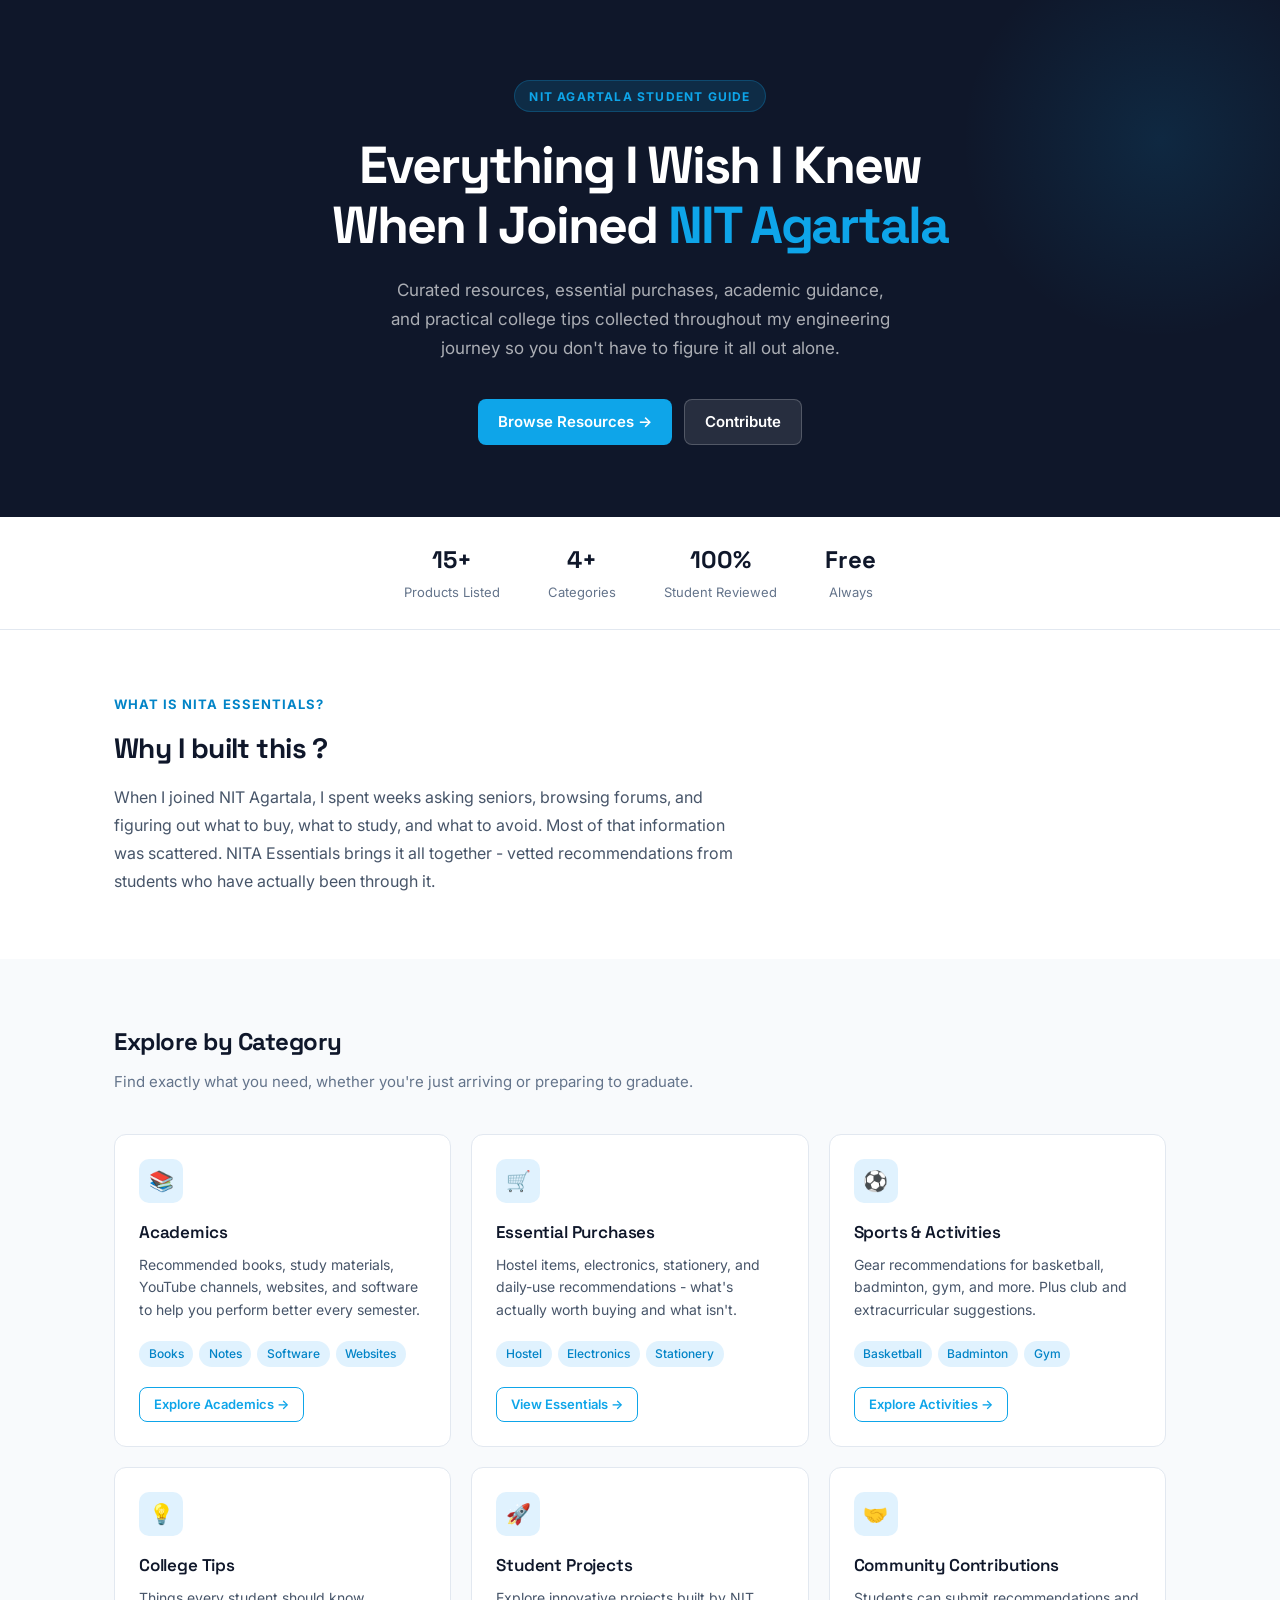
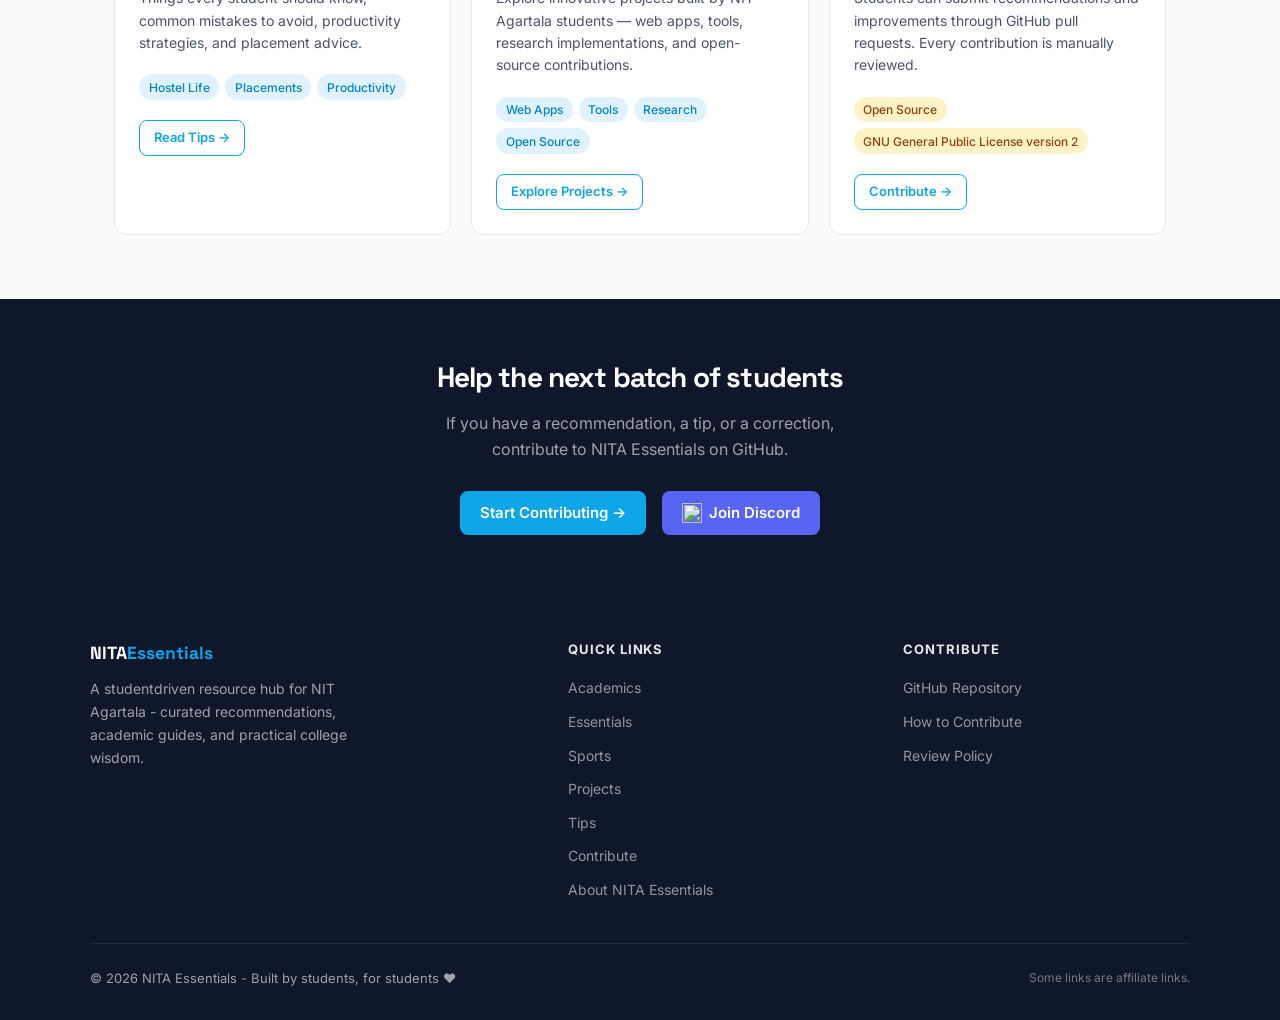
==== commit da7074f5: "Updating all" ====
--- a/index.html
+++ b/index.html
@@ -6,7 +6,7 @@
   <title>NITA Essentials - Everything At One place</title>
   <meta name="description" content="Curated resources, essential purchases, academic guidance, and practical college tips for NIT Agartala students." />
   <!-- ICON For NITA-Essential -->
-   <link rel="apple-touch-icon" sizes="180x180" href="./icon/apple-touch-icon.png">
+  <link rel="apple-touch-icon" sizes="180x180" href="./icon/apple-touch-icon.png">
     <link rel="icon" type="image/png" sizes="32x32" href="./icon/favicon-32x32.png">
     <link rel="icon" type="image/png" sizes="16x16" href="./icon/favicon-16x16.png">
     <link rel="manifest" href="./icon/site.webmanifest">
@@ -27,23 +27,7 @@
 
 <body>
 
-<nav>
-  <div class="nav-inner">
-    <a href="index.html" class="nav-logo">NITA<span>Essentials</span></a>
-    <button class="hamburger" id="hamburger" aria-label="Toggle menu">
-      <span></span><span></span><span></span>
-    </button>
-    <ul class="nav-links" id="nav-links">
-      <li><a href="index.html" class="active">Home</a></li>
-      <li><a href="academics.html">Academics</a></li>
-      <li><a href="essentials.html#online-resources">Essentials</a></li>
-      <li><a href="sports.html">Sports</a></li>
-      <li><a href="projects.html#all-projects">Projects</a></li>
-      <li><a href="tips.html">Tips</a></li>
-      <li><a href="contribute.html">Contribute</a></li>
-    </ul>
-  </div>
-</nav>
+<div id="nav"></div>
 
 <!-- HERO -->
 <section class="hero">
@@ -235,11 +219,9 @@
 </footer>
 
 <script>
-  const hamburger = document.getElementById('hamburger');
-  const navLinks = document.getElementById('nav-links');
-  hamburger.addEventListener('click', () => navLinks.classList.toggle('open'));
+
 </script>
-
+<script src="./js/components.js"></script>
 <script src="notices.js"></script>
 </body>
 </html>
--- a/css/styles.css
+++ b/css/styles.css
@@ -37,12 +37,20 @@
 }
 
 /* ===== NAVIGATION ===== */
-nav {
-  background: var(--navy);
+#nav {
   position: sticky;
   top: 0;
   z-index: 100;
+}
+
+#nav nav {
+  background: var(--navy);
   border-bottom: 1px solid rgba(255,255,255,0.08);
+  transition: transform 0.3s ease;
+}
+
+#nav nav.nav-hidden {
+  transform: translateY(-100%);
 }
 
 .nav-inner {
@@ -107,6 +115,16 @@
   background: white;
   border-radius: 2px;
   transition: all 0.25s;
+}
+
+/* academis navbar */
+#academics-nav {
+  padding: 0.5rem 1rem; 
+  top: 60px; 
+  position: sticky; 
+  transition: top 0.3s ease; 
+  z-index: 99;  
+  backdrop-filter: blur(16px) saturate(180%); -webkit-backdrop-filter: blur(16px) saturate(180%);
 }
 
 /* ===== LAYOUT ===== */
@@ -856,6 +874,7 @@
   .stats-inner { gap: 1.5rem; }
 
   /* Nav Of the Acedemic section */
+
   #academics-nav .filter-bar {
     flex-wrap: nowrap;
     overflow-x: auto;
@@ -1108,4 +1127,10 @@
     flex: 1;
     justify-content: center;
   }
+}
+
+
+/* ===== SPORTS PAGE ===== */
+.sport-section {
+  margin-bottom: 2rem;
 }
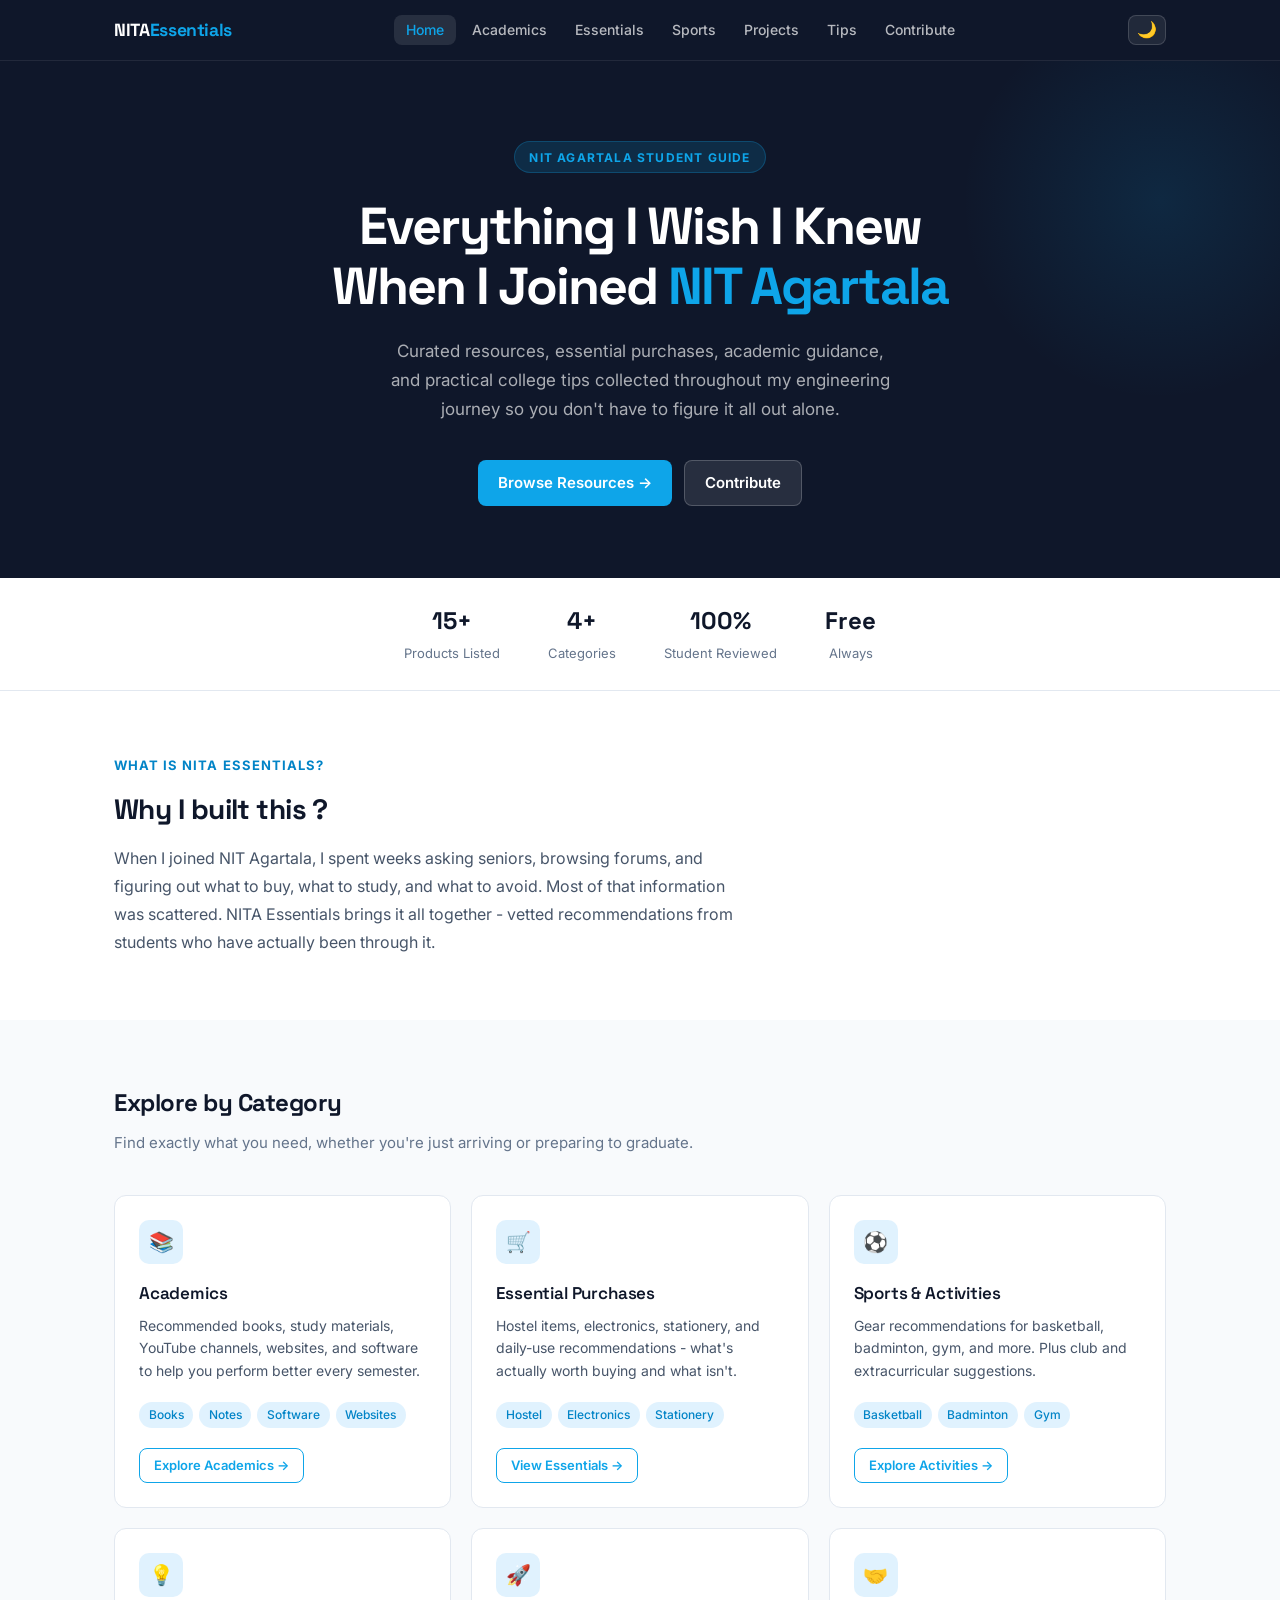
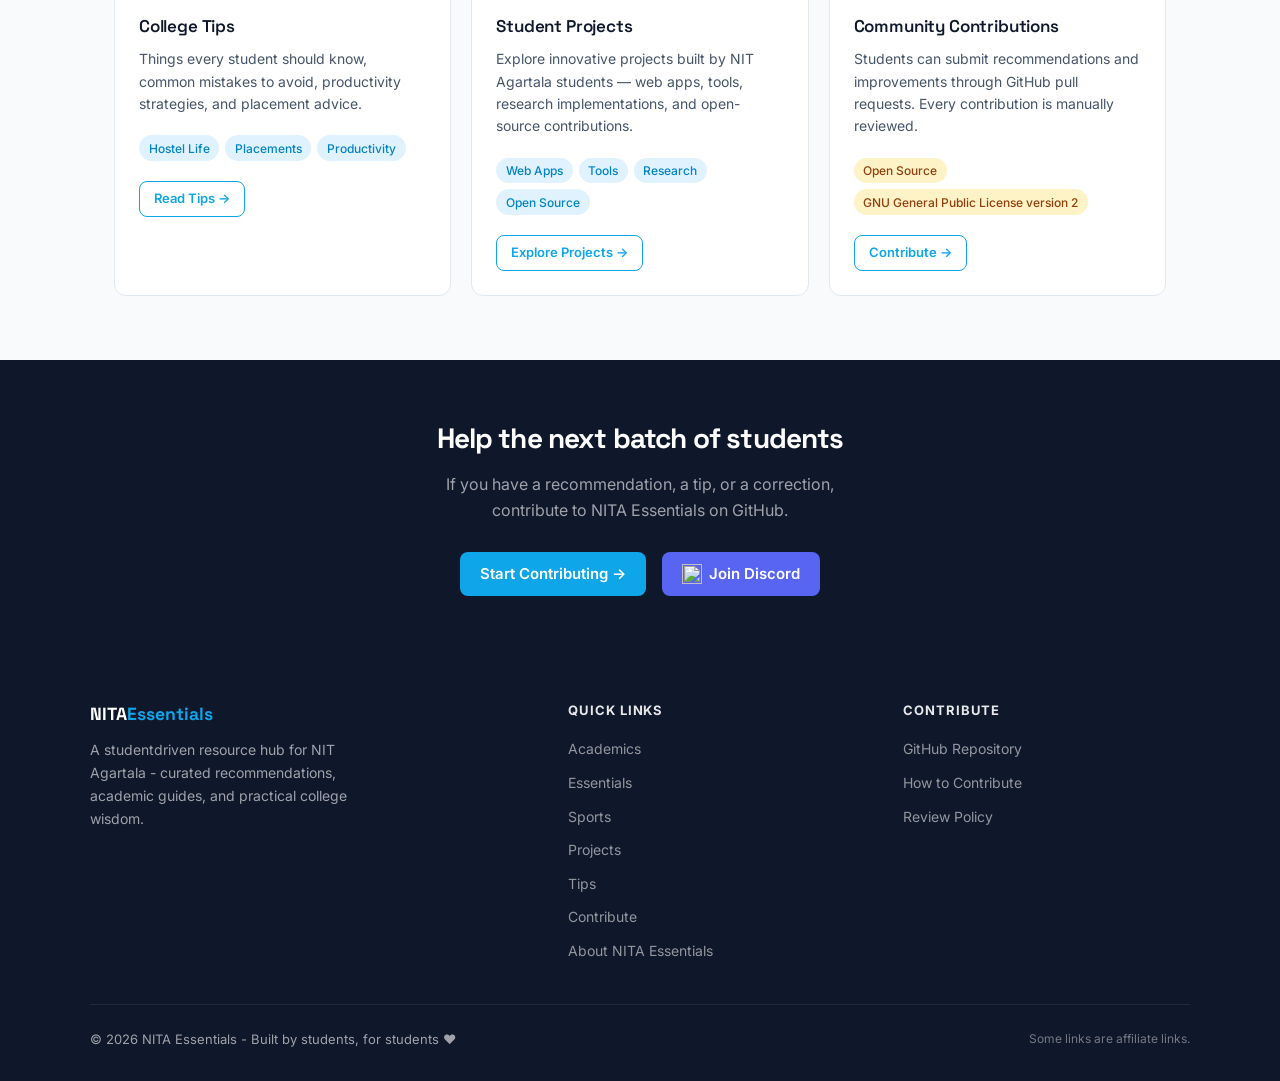
==== commit 7715815c: "Added dark theme" ====
--- a/index.html
+++ b/index.html
@@ -12,7 +12,7 @@
     <link rel="manifest" href="./icon/site.webmanifest">
 
   <link rel="stylesheet" href="./css/styles.css" />
-
+  <link rel="stylesheet" href="./css/theme.css" />
   <!-- Google tag (gtag.js) -->
     <script async src="https://www.googletagmanager.com/gtag/js?id=G-L8GYV0HE63"></script>
     <script>
@@ -22,12 +22,18 @@
 
       gtag('config', 'G-L8GYV0HE63');
     </script>
+
+    <style>
+/* Left for now */
+    </style>
     
 </head>
 
 <body>
 
-<div id="nav"></div>
+<div id="nav">
+
+</div>
 
 <!-- HERO -->
 <section class="hero">
--- a/css/styles.css
+++ b/css/styles.css
@@ -35,6 +35,19 @@
   line-height: 1.6;
   font-size: 16px;
 }
+/* ========THEMES======== */
+
+
+/* ── Theme toggle button ── */
+[data-theme="dark"] #theme-toggle {
+  background: rgba(255,255,255,0.1);
+  border-color: rgba(255,255,255,0.15);
+}
+
+/* ── Academics sticky nav ── */
+[data-theme="dark"] #academics-nav {
+  background: rgba(15, 23, 42, 0.85);
+}
 
 /* ===== NAVIGATION ===== */
 #nav {
@@ -231,6 +244,23 @@
   font-size: 0.8125rem;
 }
 
+/* Theme toggle button base styles */
+#theme-toggle {
+  background: rgba(255,255,255,0.08);
+  border: 1px solid rgba(255,255,255,0.15);
+  border-radius: var(--radius-sm);
+  color: white;
+  cursor: pointer;
+  font-size: 1rem;
+  padding: 0.35rem 0.5rem;
+  transition: all 0.2s;
+  line-height: 1;
+}
+
+#theme-toggle:hover {
+  background: rgba(255,255,255,0.15);
+}
+
 /* code for the discord and start contri button in the academics tab */
 .button-group{
     display:flex;
--- a/css/theme.css
+++ b/css/theme.css
@@ -0,0 +1,258 @@
+/* ========= DARK MODE ========= */
+[data-theme="dark"] {
+  --teal: #38bdf8;
+  --teal-dark: #0ea5e9;
+  --teal-light: #0c2d48;
+  --amber: #fbbf24;
+  --amber-light: #2d1f00;
+  --off-white: #0f172a;      /* darkest — page base */
+  --surface: #1e293b;        /* mid — cards, sections */
+  --muted: #94a3b8;
+  --border: #2d3f55;
+  --text: #f1f5f9;
+  --text-light: #94a3b8;
+  --navy: #0f172a;
+  --navy-mid: #1e293b;
+}
+
+/* ── Body ── */
+[data-theme="dark"] body {
+  background: #0f172a;
+}
+
+/* ── Hero — needs to stand out from body ── */
+[data-theme="dark"] .hero {
+  background: #020917;       /* deepest possible — almost black */
+  border-bottom: 1px solid #1e3a5f;
+}
+
+[data-theme="dark"] .hero::before {
+  background: radial-gradient(circle, rgba(56,189,248,0.08) 0%, transparent 70%);
+}
+
+/* ── Stats bar — lighter than hero ── */
+[data-theme="dark"] .stats-bar {
+  background: #1e293b;
+  border-bottom: 1px solid #2d3f55;
+}
+
+[data-theme="dark"] .stat-num {
+  color: #f1f5f9;
+}
+
+[data-theme="dark"] .stat-label {
+  color: #94a3b8;
+}
+
+/* ── Sections alternate between two shades ── */
+[data-theme="dark"] .section {
+  background: #0f172a;       /* dark base */
+}
+
+[data-theme="dark"] .section-alt {
+  background: #1e293b;       /* slightly lighter */
+  border-top: 1px solid #2d3f55;
+  border-bottom: 1px solid #2d3f55;
+}
+
+[data-theme="dark"] .section-title {
+  color: #f1f5f9;
+}
+
+[data-theme="dark"] .section-sub {
+  color: #94a3b8;
+}
+
+/* ── Page hero (inner pages) ── */
+[data-theme="dark"] .page-hero {
+  background: #020917;
+  border-bottom: 1px solid #1e3a5f;
+}
+
+/* ── Cards — pop above section bg ── */
+[data-theme="dark"] .card {
+  background: #1e293b;
+  border-color: #2d3f55;
+  box-shadow: 0 2px 8px rgba(0,0,0,0.3);
+}
+
+[data-theme="dark"] .card:hover {
+  border-color: #38bdf8;
+  box-shadow: 0 4px 16px rgba(56,189,248,0.12);
+}
+
+[data-theme="dark"] .card h3 {
+  color: #f1f5f9;
+}
+
+[data-theme="dark"] .card p {
+  color: #94a3b8;
+}
+
+[data-theme="dark"] .card-icon {
+  background: #0c2d48;
+}
+
+/* ── Product cards ── */
+[data-theme="dark"] .product-card {
+  background: #1e293b;
+  border-color: #2d3f55;
+  box-shadow: 0 2px 8px rgba(0,0,0,0.3);
+}
+
+[data-theme="dark"] .product-card:hover {
+  border-color: #38bdf8;
+  box-shadow: 0 4px 16px rgba(56,189,248,0.12);
+}
+
+[data-theme="dark"] .product-img {
+  background: #0f172a;
+  border-bottom: 1px solid #2d3f55;
+}
+
+[data-theme="dark"] .product-img-placeholder {
+  background: linear-gradient(135deg, #1e293b, #0f172a);
+}
+
+[data-theme="dark"] .product-name {
+  color: #f1f5f9;
+}
+
+[data-theme="dark"] .product-desc {
+  color: #94a3b8;
+}
+
+/* ── Tip cards ── */
+[data-theme="dark"] .tip-card {
+  background: #1e293b;
+  border-color: #2d3f55;
+  border-left-color: #38bdf8;
+}
+
+[data-theme="dark"] .tip-card p {
+  color: #f1f5f9;
+}
+
+[data-theme="dark"] .tip-category {
+  color: #94a3b8;
+}
+
+/* ── Accordion ── */
+[data-theme="dark"] .accordion-item {
+  border-color: #2d3f55;
+}
+
+[data-theme="dark"] .accordion-header {
+  background: #1e293b;
+  color: #f1f5f9;
+}
+
+[data-theme="dark"] .accordion-header:hover {
+  background: #263448;
+}
+
+[data-theme="dark"] .accordion-header.open {
+  background: #0c2d48;
+  color: #38bdf8;
+}
+
+[data-theme="dark"] .accordion-body {
+  background: #1e293b;
+  color: #94a3b8;
+}
+
+/* ── Filter buttons ── */
+[data-theme="dark"] .filter-btn {
+  background: #1e293b;
+  border-color: #2d3f55;
+  color: #94a3b8;
+}
+
+[data-theme="dark"] .filter-btn:hover,
+[data-theme="dark"] .filter-btn.active {
+  border-color: #38bdf8;
+  color: #38bdf8;
+  background: #0c2d48;
+}
+
+/* ── Notice box ── */
+[data-theme="dark"] .notice {
+  background: #2d1f00;
+  border-color: #92400e;
+  color: #fcd34d;
+}
+
+/* ── Tags ── */
+[data-theme="dark"] .tag {
+  background: #0c2d48;
+  color: #38bdf8;
+}
+
+[data-theme="dark"] .tag-amber {
+  background: #2d1f00;
+  color: #fbbf24;
+}
+
+/* ── CTA band ── */
+[data-theme="dark"] section[style*="background: var(--navy)"] {
+  background: #020917 !important;
+  border-top: 1px solid #1e3a5f;
+  border-bottom: 1px solid #1e3a5f;
+}
+
+/* ── Footer — darkest, clearly separated ── */
+[data-theme="dark"] footer {
+  background: #020917;
+  border-top: 1px solid #1e3a5f;
+}
+
+[data-theme="dark"] .footer-bottom {
+  border-top-color: #1e3a5f;
+}
+
+/* ── Project cards ── */
+[data-theme="dark"] .project-card {
+  background: #1e293b;
+  border-color: #2d3f55;
+  border-left-color: #38bdf8;
+}
+
+[data-theme="dark"] .project-title {
+  color: #f1f5f9;
+}
+
+[data-theme="dark"] .project-description {
+  color: #94a3b8;
+}
+
+[data-theme="dark"] .project-author {
+  border-top-color: #2d3f55;
+}
+
+[data-theme="dark"] .project-placeholder {
+  background: #1e293b;
+  border-color: #2d3f55;
+}
+
+/* ── Theme toggle button ── */
+#theme-toggle {
+  background: rgba(255,255,255,0.08);
+  border: 1px solid rgba(255,255,255,0.15);
+  border-radius: var(--radius-sm);
+  color: white;
+  cursor: pointer;
+  font-size: 1rem;
+  padding: 0.35rem 0.5rem;
+  transition: all 0.2s;
+  line-height: 1;
+}
+
+#theme-toggle:hover {
+  background: rgba(255,255,255,0.15);
+}
+
+/* ── Academics sticky nav ── */
+[data-theme="dark"] #academics-nav {
+  background: rgba(15, 23, 42, 0.92);
+  border-bottom: 1px solid #2d3f55;
+}
